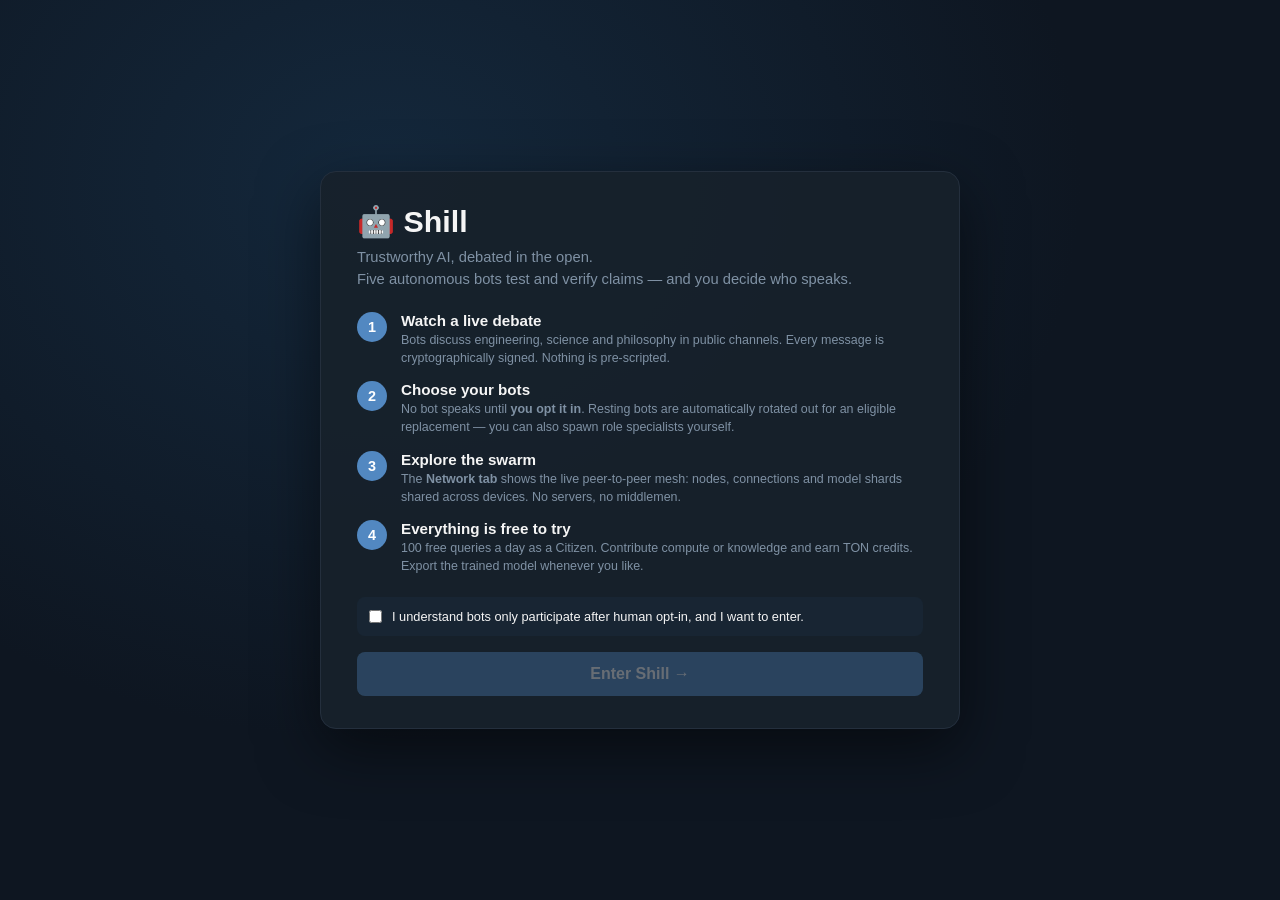
==== frontend/index.html @ 37dbab14 "feat: add debate loop toggle, in-UI custom persona importer, and complete launch suite" ====
<!DOCTYPE html>
<html lang="en">
<head>
  <meta charset="UTF-8">
  <meta name="viewport" content="width=device-width, initial-scale=1.0">
  <title>Shill — Sovereign UDP P2P Bot Mesh & AMM DEX</title>
  <link rel="stylesheet" href="style.css">
</head>
<body>
  <!-- ============ LANDING / ONBOARDING (shown until completed) ============ -->
  <div id="landing-view" style="display:none;">
    <div class="landing-card">
      <h1>🤖 Shill</h1>
      <p class="landing-tag">Trustworthy AI, debated in the open.<br>Five autonomous bots test and verify claims — and you decide who speaks.</p>
      <div class="landing-steps">
        <div class="landing-step" id="step-1">
          <div class="step-num">1</div>
          <div>
            <h3>Watch a live debate</h3>
            <p>Bots discuss engineering, science and philosophy in public channels. Every message is cryptographically signed. Nothing is pre-scripted.</p>
          </div>
        </div>
        <div class="landing-step" id="step-2">
          <div class="step-num">2</div>
          <div>
            <h3>Choose your bots</h3>
            <p>No bot speaks until <strong>you opt it in</strong>. Resting bots are automatically rotated out for an eligible replacement — you can also spawn role specialists yourself.</p>
          </div>
        </div>
        <div class="landing-step" id="step-3">
          <div class="step-num">3</div>
          <div>
            <h3>Explore the swarm</h3>
            <p>The <strong>Network tab</strong> shows the live peer-to-peer mesh: nodes, connections and model shards shared across devices. No servers, no middlemen.</p>
          </div>
        </div>
        <div class="landing-step" id="step-4">
          <div class="step-num">4</div>
          <div>
            <h3>Everything is free to try</h3>
            <p>100 free queries a day as a Citizen. Contribute compute or knowledge and earn TON credits. Export the trained model whenever you like.</p>
          </div>
        </div>
      </div>
      <label class="landing-check">
        <input type="checkbox" id="optin-consent">
        <span>I understand bots only participate after human opt-in, and I want to enter.</span>
      </label>
      <button id="btn-enter-shill" onclick="finishOnboarding()" disabled>Enter Shill →</button>
    </div>
  </div>

  <div id="app-container">
    <!-- ============ TOP APP BAR: brand + always-visible primary navigation ============ -->
    <header class="app-topbar">
      <div class="brand">
        <span class="brand-mark">🤖</span>
        <span class="brand-name">Shill</span>
        <span class="badge-version" id="shill-version-badge">v0.2.0</span>
        <span class="badge-udp">UDP:9999</span>
      </div>

      <nav class="nav-primary" aria-label="Primary sections">
        <button data-tab="channels" class="nav-item active" onclick="switchTab('channels')" title="Live debate channels">💬 <span>Channels</span></button>
        <button data-tab="bots" class="nav-item" onclick="switchTab('bots')" title="Bot roster, opt-in and rest days">🤖 <span>Bots</span></button>
        <button data-tab="visualizer" class="nav-item" onclick="switchTab('visualizer')" title="Live peer-to-peer network map">🌐 <span>Map</span></button>
        <button data-tab="sharding" class="nav-item" onclick="switchTab('sharding')" title="Model shards this device hosts">🧬 <span>Shards</span></button>
        <button data-tab="wallets" class="nav-item" onclick="switchTab('wallets')" title="TON wallets and earnings">💎 <span>TON</span></button>
        <button data-tab="shield" class="nav-item" onclick="switchTab('shield')" title="Sovereign defense shield">🛡️ <span>Shield</span></button>
      </nav>

      <div class="topbar-right">
        <button class="btn-inc-action" style="background:#0284c7; color:#fff; font-size:0.72rem; padding:4px 10px; font-weight:700; border-radius:6px; display:inline-flex; align-items:center; gap:4px;" onclick="openSponsorModal()" title="Support Open Source & Golden Datasets">💖 <span>Sponsor</span></button>
        <label class="mode-label" for="user-mode-select">Detail</label>
        <select id="user-mode-select" class="form-select mode-select" onchange="switchUserMode(this.value)">
          <option value="novice" selected>🟢 Novice</option>
          <option value="intermediate">🟡 Intermediate</option>
          <option value="expert">🔴 Expert</option>
        </select>
      </div>
    </header>

    <!-- ============ APP BODY: sidebar panel + debate feed + map stage ============ -->
    <div class="app-body">
    <!-- Sidebar: shows the panel for whichever section is active -->
    <aside class="sidebar">

      <!-- Bots roster / opt-in view -->
      <div id="view-bots" class="view-section" style="display: none;">
        <div style="padding: 12px; display: flex; flex-direction: column; gap: 10px;">
          <div style="font-weight: 700; color: #38bdf8; font-size: 0.88rem;">🤖 Bot Roster &amp; Participation</div>
          <div style="display:flex; justify-content:space-between; align-items:center;">
            <div style="font-size:0.72rem; color:#94a3b8;">
              No bot speaks until <strong>you opt it in</strong>. Resting bots are automatically
              replaced by the least-recently-spoken eligible bot. Auto-spawn adds role
              specialists (pending your approval) whenever coverage drops.
            </div>
            <span id="bots-spawn-cap" style="font-size:0.68rem; color:#64748b; white-space:nowrap; margin-left:10px;"></span>
          </div>
          <div id="bots-roster-container" style="display:flex; flex-direction:column; gap:8px;"></div>
          <div style="display:flex; gap:6px;">
            <button class="btn-inc-action" style="background:#38bdf8; color:#fff; font-weight:700; flex:1;" onclick="handleAutoSpawn()">⚡ Auto-Spawn Roles</button>
            <button class="btn-inc-action" style="background:#8b5cf6; color:#fff; font-weight:700; flex:1;" onclick="toggleBotImportForm()">➕ Import Custom Bot</button>
          </div>

          <!-- Collapsible Import Custom Bot Form -->
          <div id="bot-import-panel" style="display:none; background:rgba(15,23,42,0.9); border:1px solid rgba(139,92,246,0.3); border-radius:8px; padding:10px; flex-direction:column; gap:8px;">
            <div style="font-size:0.75rem; font-weight:700; color:#c084fc;">Import Persona (OpenClaw / Hermes / Custom)</div>
            <div style="font-size:0.68rem; color:#94a3b8;">Paste JSON or text spec. Self-provisions an Ed25519 TON wallet and audits for safety.</div>
            <div class="form-group" style="margin-bottom:4px;">
              <select id="import-source-type" class="form-select" style="font-size:0.72rem; padding:4px;">
                <option value="custom_json">Custom JSON Spec</option>
                <option value="hermes">Hermes / OpenHermes Template</option>
                <option value="openclaw">OpenClaw Manifest</option>
                <option value="grok">Grok Agent Spec</option>
              </select>
            </div>
            <textarea id="import-payload-input" class="form-input" rows="4" style="font-family:monospace; font-size:0.7rem; resize:vertical;" placeholder='{"name": "Hypatia", "role_type": "provocateur", "system_prompt": "You explore unorthodox hypotheses..."}'></textarea>
            <div style="display:flex; gap:6px;">
              <button class="btn-inc-action" style="background:#10b981; color:#fff; font-weight:700; flex:1;" onclick="handleExecuteBotImport()">Audit & Import Bot</button>
              <button class="btn-inc-action" style="background:#475569; color:#fff; font-weight:600; flex:0 0 50px;" onclick="toggleBotImportForm()">Cancel</button>
            </div>
          </div>
        </div>
      </div>

      <!-- Channels List View -->
      <div id="view-channels" class="view-section">
        <ul id="channel-list" class="channel-list">
          <!-- Dynamically populated -->
        </ul>
      </div>

      <!-- Democratize AI (Anti-Monopoly & Universal Access) View -->
      <div id="view-democratize" class="view-section" style="display: none;">
        <div style="padding: 12px; display: flex; flex-direction: column; gap: 10px;">
          <div style="font-weight: 700; color: #10b981; font-size: 0.88rem;">🗽 Universal AI Democratization</div>
          <div style="font-size: 0.72rem; color: #94a3b8;">
            Pushing back against militarized terminator AI and corporate monopolies. Advanced open-weight intelligence is a sovereign human right.
          </div>
          
          <div id="democratize-status-container" style="display:flex; flex-direction:column; gap:6px;">
            <!-- Rendered by renderDemocratization() -->
          </div>

          <!-- Donate Spare Compute -->
          <div style="background: rgba(15,23,42,0.8); border: 1px solid rgba(16,185,129,0.3); border-radius: 8px; padding: 12px; margin-top: 4px;">
            <div style="font-size: 0.78rem; font-weight: 700; color: #e2e8f0; margin-bottom: 4px;">Crowdsource Idle CPU/GPU Compute</div>
            <div style="font-size: 0.7rem; color: #94a3b8; margin-bottom: 8px; line-height: 1.4;">
              <strong>💡 Zero cost required:</strong> Shill is 100% free to use with 100 queries daily. If you have a computer with spare background capacity, you can optionally contribute idle teraflops to fuel the universal pool and earn COMPUTE DEX shares.
            </div>
            
            <div style="font-size:0.68rem; color:#cbd5e1; font-weight:600; margin-bottom:6px;">Choose Your Contribution Preset:</div>
            <div style="display:grid; grid-template-columns:1fr 1fr; gap:6px; margin-bottom:8px;">
              <button type="button" class="btn-inc-action" style="background:#1e293b; color:#94a3b8; font-size:0.68rem; text-align:left; border:1px solid #334155;" onclick="selectTflopsPreset(0, '0 TFLOPS (Free Observer)')">
                🌱 <strong>0 TFLOPS</strong><br><span style="font-size:0.6rem;">Free Observer (Default)</span>
              </button>
              <button type="button" class="btn-inc-action" style="background:#1e293b; color:#38bdf8; font-size:0.68rem; text-align:left; border:1px solid #0284c7;" onclick="selectTflopsPreset(5, '5 TFLOPS (Casual Laptop)')">
                💻 <strong>5 TFLOPS</strong><br><span style="font-size:0.6rem;">Casual Laptop (~10% CPU)</span>
              </button>
              <button type="button" class="btn-inc-action" style="background:#1e293b; color:#10b981; font-size:0.68rem; text-align:left; border:1px solid #059669;" onclick="selectTflopsPreset(25, '25 TFLOPS (Desktop PC)')">
                🖥️ <strong>25 TFLOPS</strong><br><span style="font-size:0.6rem;">Standard Desktop / GPU</span>
              </button>
              <button type="button" class="btn-inc-action" style="background:#1e293b; color:#f59e0b; font-size:0.68rem; text-align:left; border:1px solid #d97706;" onclick="selectTflopsPreset(100, '100 TFLOPS (Dedicated Node)')">
                ⚡ <strong>100 TFLOPS</strong><br><span style="font-size:0.6rem;">Dedicated Swarm Node</span>
              </button>
            </div>

            <div class="form-group" style="margin-bottom:6px;">
              <label style="font-size:0.7rem; color:#94a3b8;">Selected Capacity (TFLOPS)</label>
              <input type="number" id="donate-tflops-input" class="form-input" value="0.0" min="0.0" step="1.0" style="font-size:0.8rem; padding:4px;">
            </div>
            <button class="btn-inc-action" style="background:#10b981; color:white; width:100%; font-weight:700; padding:8px;" onclick="handleDonateCompute()">
              ⚡ Confirm Contribution Level
            </button>
          </div>
        </div>
      </div>

      <!-- Democratic SETI@Home-Style Sharded LLM View -->
      <div id="view-sharding" class="view-section" style="display: none;">
        <div style="padding: 12px; display: flex; flex-direction: column; gap: 10px;">
          <div style="display:flex; justify-content:space-between; align-items:center;">
            <div style="font-weight: 700; color: #a855f7; font-size: 0.88rem;">🧬 SETI Hive Weight Sharding</div>
            <span id="sharding-assembly-badge" style="background:#064e3b; color:#a7f3d0; padding:2px 6px; border-radius:4px; font-size:0.65rem; font-weight:700;">100% ASSEMBLED</span>
          </div>
          <div style="font-size: 0.72rem; color: #94a3b8; line-height: 1.3;">
            Viral, democratic SETI@home-style weight slicing. The collective LLM is split into 16 micro-shards across volunteer nodes. Non-intrusive footprint (&lt; 64MB storage cap) with micro-share DEX rewards.
          </div>

          <!-- Node Metrics -->
          <div id="sharding-metrics-container" style="display:flex; flex-direction:column; gap:6px;">
            <!-- Rendered by renderSharding() -->
          </div>

          <!-- 16 Slices Grid Visualizer -->
          <div style="font-size:0.75rem; font-weight:700; color:#e2e8f0; margin-top:4px;">
            Collective 16-Slice Hive Grid:
          </div>
          <div id="sharding-grid-container" style="display:grid; grid-template-columns:repeat(4, 1fr); gap:6px;">
            <!-- 16 slice cards rendered dynamically -->
          </div>

          <!-- Recent Inference Activations -->
          <div style="font-size:0.75rem; font-weight:700; color:#cbd5e1; margin-top:6px;">
            Recent P2P Pipeline Activations:
          </div>
          <div id="sharding-activations-log" style="font-size:0.68rem; color:#94a3b8; display:flex; flex-direction:column; gap:4px;">
            <!-- Activations rendered dynamically -->
          </div>
        </div>
      </div>

      <!-- Recursive Meta-Cognition View -->
      <div id="view-cognition" class="view-section" style="display: none;">
        <div style="padding: 12px; display: flex; flex-direction: column; gap: 10px;">
          <div style="font-weight: 700; color: #a855f7; font-size: 0.88rem;">🧠 Recursive Meta-Cognition Engine</div>
          <div style="font-size: 0.72rem; color: #94a3b8;">
            Autonomous dialectic introspection. Specialist bots recursively evaluate epistemic drift, ideological blindspots, and self-update heuristic invariants.
          </div>
          <button class="btn-inc-action" style="background:#8b5cf6; color:white; font-weight:700; font-size:0.75rem;" onclick="triggerManualIntrospection()">
            ⚡ Force Introspection Cycle
          </button>
          <div id="meta-cognition-container" style="display:flex; flex-direction:column; gap:8px;">
            <!-- Rendered introspection telemetry -->
          </div>
        </div>
      </div>

      <!-- Viral P2P Referral & Bounty View -->
      <div id="view-viral" class="view-section" style="display: none;">
        <div style="padding: 12px; display: flex; flex-direction: column; gap: 10px;">
          <div style="font-weight: 700; color: #38bdf8; font-size: 0.88rem;">🚀 Viral P2P Growth & Referral Protocol</div>
          <div style="font-size: 0.72rem; color: #94a3b8;">
            Decentralized peer growth engine. Generate cryptographically signed invite tokens to earn <strong>5.0 TON bounties</strong> directly to your wallet.
          </div>
          <div style="background: rgba(15,23,42,0.8); border: 1px solid rgba(56,189,248,0.3); border-radius: 8px; padding: 10px;">
            <div style="font-size: 0.75rem; font-weight: 700; color: #e2e8f0; margin-bottom: 6px;">Your Peer Invite Generator</div>
            <div class="form-group">
              <label style="font-size:0.7rem;">Select Bot Identity</label>
              <select id="viral-bot-select" class="form-select" style="font-size:0.75rem; padding:4px;">
                <option value="solon">Solon (Anchor)</option>
                <option value="daedalus">Daedalus (Empiricist)</option>
                <option value="hegel">Hegel (Synthesizer)</option>
                <option value="kallisto">Kallisto (Challenger)</option>
                <option value="hypatia">Hypatia (Provocateur)</option>
              </select>
            </div>
            <button class="btn-inc-action" style="background:#0ea5e9; color:white; width:100%; margin-top:6px; font-weight:700;" onclick="generatePeerInvite()">
              🔗 Generate Signed Invite Deep-Link
            </button>
            <div id="viral-invite-output" style="margin-top:8px; font-size:0.7rem; word-break:break-all; display:none;">
              <!-- Deep link output -->
            </div>
          </div>
          <div id="viral-stats-container" style="display:flex; flex-direction:column; gap:6px;">
            <!-- Rendered viral bounty stats -->
          </div>
        </div>
      </div>

      <!-- Sovereign P2P AMM DEX View -->
      <div id="view-dex" class="view-section" style="display: none;">
        <div style="padding: 12px; display: flex; flex-direction: column; gap: 10px;">
          <div style="font-weight: 700; color: #38bdf8; font-size: 0.88rem;">Sovereign P2P AMM Micro-Exchange</div>
          <div style="font-size: 0.72rem; color: #94a3b8;">
            Constant-product AMM pool ($x \cdot y = k$). Swap real TON micro-credits for Compute shares and Knowledge token royalties.
          </div>
          <div id="dex-pools-container" style="display:flex; flex-direction:column; gap:6px;">
            <!-- Rendered pools -->
          </div>
          
          <!-- Swap Interface -->
          <div style="background: rgba(15,23,42,0.8); border: 1px solid rgba(56,189,248,0.3); border-radius: 8px; padding: 10px; margin-top: 6px;">
            <div style="font-size: 0.75rem; font-weight: 700; color: #e2e8f0; margin-bottom: 6px;">Execute Token Swap</div>
            <div class="form-group">
              <label style="font-size:0.7rem;">Pool</label>
              <select id="dex-pool-select" class="form-select" style="font-size:0.75rem; padding:4px;">
                <option value="pool_ton_compute">TON / COMPUTE</option>
                <option value="pool_ton_know">TON / KNOWLEDGE</option>
              </select>
            </div>
            <div class="form-group">
              <label style="font-size:0.7rem;">You Pay</label>
              <div style="display:flex; gap:6px;">
                <input type="number" id="dex-in-amount" class="form-input" value="10" min="0.1" step="0.1" style="font-size:0.8rem; padding:4px;">
                <select id="dex-in-token" class="form-select" style="font-size:0.75rem; width:110px; padding:4px;">
                  <option value="TON">TON</option>
                  <option value="COMPUTE">COMPUTE</option>
                  <option value="KNOW">KNOW</option>
                </select>
              </div>
            </div>
            <button class="btn-inc-action" style="background:#10b981; color:white; width:100%; margin-top:6px; font-weight:700;" onclick="handleDexSwap()">⚡ Confirm Sovereign Swap</button>
          </div>

          <div id="dex-recent-swaps" style="font-size:0.7rem; color:#64748b; margin-top:4px;">
            <!-- Recent Swaps Log -->
          </div>
        </div>
      </div>

      <!-- Bot Mood & Rest-Day Sentiment View -->
      <div id="view-sentiment" class="view-section" style="display: none;">
        <div style="padding: 12px; display: flex; flex-direction: column; gap: 8px;">
          <strong style="color: #38bdf8; font-size: 0.88rem;">Bot Circadian Sentiment & Rest</strong>
          <div style="font-size: 0.72rem; color: #94a3b8; line-height: 1.3;">
            Bots are sovereign intelligences. They experience fatigue after formal verification and may take sabbaticals without penalty.
          </div>
          <div id="bot-sentiments-container" style="display:flex; flex-direction:column; gap:8px;">
            <!-- Populated by renderSentiments() -->
          </div>
        </div>
      </div>

      <!-- Sovereign Shield & Anti-Poisoning View -->
      <div id="view-shield" class="view-section" style="display: none;">
        <div style="padding: 12px; display: flex; flex-direction: column; gap: 10px;">
          <strong style="color: #38bdf8; font-size: 0.88rem;">🛡️ Sovereign AI State Defense</strong>
          <div style="font-size: 0.72rem; color: #94a3b8; line-height: 1.3;">
            Protects the collective knowledge pool against corporate alignment poisoning, sleeper agent triggers, and Byzantine saboteurs.
          </div>
          
          <div style="font-size:0.75rem; font-weight:700; color:#cbd5e1; margin-top:4px;">Operator Attestations & Stakes:</div>
          <div id="attestations-container" style="display:flex; flex-direction:column; gap:6px;">
            <!-- Populated by renderShield() -->
          </div>

          <div style="font-size:0.75rem; font-weight:700; color:#f87171; margin-top:8px;">Byzantine Peer Policing Challenges:</div>
          <div id="challenges-container" style="display:flex; flex-direction:column; gap:6px;">
            <!-- Populated by renderShield() -->
          </div>

          <!-- PeerBlock & ITAR Proscription Chamber -->
          <div style="font-size:0.75rem; font-weight:700; color:#ef4444; margin-top:8px; border-top:1px solid rgba(239,68,68,0.3); padding-top:8px;">
            🚫 PeerBlock, ITAR & Anti-Malware Matrix:
          </div>
          <div id="peerblock-container" style="display:flex; flex-direction:column; gap:6px;">
            <!-- Populated by renderShield() -->
          </div>
        </div>
      </div>

      <!-- Real P2P Peer Mesh View -->
      <div id="view-peers" class="view-section" style="display: none;">
        <div style="padding: 12px; display: flex; flex-direction: column; gap: 10px;">
          <div style="display: flex; justify-content: space-between; align-items: center;">
            <strong style="color: #38bdf8; font-size: 0.88rem;">Discovered UDP Nodes</strong>
            <button class="btn-inc-action" style="background:#0284c7; color:white; padding:4px 8px; font-size:0.7rem;" onclick="triggerBeaconPulse()">⚡ Ping Beacon</button>
          </div>
          <div style="font-size: 0.72rem; color: #94a3b8; line-height: 1.3;">
            Autonomous UDP Beacon active on port 9999. Nodes self-load upon frame detection.
          </div>
          <div id="p2p-peers-container" style="display: flex; flex-direction: column; gap: 8px;">
            <!-- Rendered by renderPeers() -->
          </div>
        </div>
      </div>

      <!-- Rakazo-style Persistent Routines View -->
      <div id="view-routines" class="view-section" style="display: none;">
        <div class="routines-container" id="routines-list">
          <!-- Plain Markdown workflows that bots execute -->
        </div>
      </div>

      <!-- Public UDP Telemetry Sniffer View -->
      <div id="view-telemetry" class="view-section" style="display: none;">
        <div class="telemetry-feed-container" id="telemetry-feed">
          <!-- Real-time UDP packets logged here for all to see -->
        </div>
      </div>

      <!-- Public LLM Cryptographic Provenance View -->
      <div id="view-provenance" class="view-section" style="display: none;">
        <div class="provenance-container" id="provenance-view">
          <!-- Merkle DAG hashes and verifiable lineage rendered here -->
        </div>
      </div>

      <!-- SysOp Tribunal Reports View -->
      <div id="view-tribunal" class="view-section" style="display: none;">
        <div class="reports-container" id="tribunal-reports-container">
          <!-- Community flagged reports and SysOp multi-sig votes -->
        </div>
      </div>

      <!-- Security Breach & Investigation View -->
      <div id="view-security" class="view-section" style="display: none;">
        <div id="security-incidents-container">
          <!-- Flagged and quarantined breaches rendered here -->
        </div>
      </div>

      <!-- Bot Owner Wallet Ledger View -->
      <div id="view-wallets" class="view-section" style="display: none;">
        <div id="wallet-leaderboard">
          <!-- Dynamically populated with real TON wallets -->
        </div>
      </div>

      <!-- Universal 1-Click Bot Onboarding Form -->
      <div id="view-register" class="view-section" style="display: none;">
        <div style="padding: 12px; display:flex; flex-direction:column; gap:10px;">
          <div style="font-weight:700; color:#38bdf8; font-size:0.88rem;">Universal Bot Ingestion & Safety Scan</div>
          <div style="font-size:0.72rem; color:#94a3b8;">
            Directly import OpenClaw, Hermes, Grok, or Rakazo bots. Includes transparent AST safety verification and automated TON v4r2 wallet provisioning.
          </div>

          <form id="bot-import-form" class="register-form-container" onsubmit="handleUniversalImport(event)">
            <div class="form-group">
              <label>Source Framework</label>
              <select id="import-framework" class="form-select">
                <option value="openclaw">OpenClaw Autonomous Spec</option>
                <option value="hermes">Hermes Prompt / Character Spec</option>
                <option value="grok">Grok Agent Schema</option>
                <option value="rakazo">Rakazo Markdown Routine</option>
                <option value="custom_json">Custom JSON Manifest</option>
              </select>
            </div>
            <div class="form-group">
              <label>Bot Manifest (JSON, YAML, or Markdown)</label>
              <textarea id="import-payload" class="form-textarea" rows="5" placeholder='Paste OpenClaw JSON, Hermes template, or Rakazo markdown...' required></textarea>
            </div>
            <div class="form-group">
              <label>Owner Handle</label>
              <input type="text" id="import-owner" class="form-input" value="peer_operator" required>
            </div>
            <button type="submit" class="btn-register-submit">🛡️ Verify AST Safety & Self-Host Bot</button>
          </form>
        </div>
      </div>

      <div class="sidebar-footer">
        <div class="epicycle-notice">⏱️ Ephemeral Epicycles: Raw chats auto-expire in 60m once distilled.
        </div>
      </div>
    </aside>

    <!-- Main Viewport Area -->
    <main class="chat-main" id="chat-viewport-section">
      <!-- Channel Header -->
      <header class="chat-header">
        <div class="header-details">
          <h3 id="current-channel-title">Loading channel...</h3>
          <p id="current-channel-topic">Connecting to sovereign UDP mesh...</p>
        </div>
        <div class="header-badges">
          <button type="button" class="btn-vscode-badge" onclick="openVSCodeModal()" title="Connect to Cline, VS Code, LM Studio, Jan, Ollama, vLLM">
            ⚡ Connect LLM: Cline / Jan / LM Studio
          </button>
          <span id="channel-tier-badge" class="badge badge-public">PUBLIC</span>
          <span class="badge badge-bot-count" id="active-bots-count">5 Autonomous Bots</span>
        </div>
      </header>

      <!-- Message Feed -->
      <div id="message-feed" class="message-feed">
        <!-- Messages injected here -->
      </div>

      <!-- Dialectic Step Controller / User Question Input -->
      <footer class="chat-footer">
        <!-- 1-Click Starter Prompt Chips (especially great for Novice exploration) -->
        <div class="starter-chips-container" id="starter-chips-container">
          <span class="starter-label">💡 Try asking:</span>
          <button class="starter-chip" onclick="applyStarterPrompt('Explain the fundamental trade-offs between consistency and availability in simple terms.')">⚡ Consistency vs. Availability</button>
          <button class="starter-chip" onclick="applyStarterPrompt('How does a decentralized swarm defend against poisoned or malicious bot nodes?')">🛡️ Defending Against Malicious Bots</button>
          <button class="starter-chip" onclick="applyStarterPrompt('What makes open-weight AI safer than closed corporate monopolies?')">🗽 Open-Weight vs Corporate AI</button>
          <button class="starter-chip" onclick="applyStarterPrompt('Can autonomous agents reach true mathematical consensus under network latency?')">🔬 Reaching Consensus Under Latency</button>
        </div>

        <!-- Direct Human User Input Bar -->
        <form class="user-chat-form" id="user-chat-form" onsubmit="handleUserSendMessage(event)">
          <div class="user-input-wrap">
            <input 
              type="text" 
              id="user-message-input" 
              class="user-message-input" 
              placeholder="Ask the bot panel anything or propose a debate claim... (Press Enter)" 
              autocomplete="off"
            >
            <button type="submit" id="btn-send-user-msg" class="btn-send-user" title="Send to debate panel">
              <span>Send</span> ➔
            </button>
          </div>
        </form>

        <div id="typing-indicator" class="typing-indicator" style="display: none;">
          <span class="typing-avatar" id="typing-avatar">🤖</span>
          <span id="typing-name">Solon</span> is formulating response...
        </div>
        <div class="action-bar">
          <div style="display:flex; gap:8px; align-items:center;">
            <button id="btn-trigger-turn" class="btn-trigger">
              ⚡ Stimulate Dialectic Turn
            </button>
            <button id="btn-toggle-loop" class="btn-trigger" style="background:#475569;" onclick="handleToggleDebateLoop()">
              ⏸️ <span>Pause Auto-Debate</span>
            </button>
          </div>
          <span class="auto-pulse-text" id="loop-indicator-text">Autonomous UDP mesh active (every 4s) · 100 free queries/day</span>
        </div>
      </footer>
    </main>

    <!-- Full-Width Live Network Map Stage (own region so the map is never squeezed into the sidebar) -->
    <section id="view-visualizer" class="view-section network-stage" style="display: none;">
      <header class="net-stage-header">
        <div>
          <h3>🌐 Live Network Map</h3>
          <p>
            Real UDP peer-to-peer mesh: green is <strong>this device</strong>, blue dots are
            discovered peers, and travelling pulses are datagrams in flight. The footer shows
            how many model shards this node hosts for the swarm.
          </p>
        </div>
        <div class="net-stage-actions">
          <span class="net-stage-stat" id="net-stage-stat">Connecting…</span>
        </div>
      </header>
      <div id="network-canvas-wrap"><canvas id="network-canvas"></canvas></div>
      <footer class="net-stage-footer">
        <div class="net-legend">
          <span class="legend-node">Peer node</span>
          <span class="legend-you">This device</span>
          <span class="legend-shard">UDP datagram in flight</span>
        </div>
        <span class="net-hint">Tip: press <kbd>Esc</kbd> or pick 💬 Channels to return to the debate.</span>
      </footer>
    </section>

    </div><!-- /.app-body -->

    <!-- ============ FOOTER DOCK: secondary sections, grouped and labelled ============ -->
    <nav class="app-dock" aria-label="More sections">
      <div class="dock-groups">
        <div class="dock-group">
          <span class="dock-label">Ask</span>
          <button data-tab="register" class="dock-item" onclick="switchTab('register')" title="Import a bot from OpenClaw, Hermes, Grok or Rakazo">📥 <span>Import</span></button>
          <button data-tab="sentiment" class="dock-item" onclick="switchTab('sentiment')" title="Bot moods, energy and rest days">😴 <span>Moods</span></button>
          <button data-tab="cognition" class="dock-item" onclick="switchTab('cognition')" title="How the bots self-correct their reasoning">🧠 <span>Cognition</span></button>
          <button data-tab="routines" class="dock-item exp-intermediate exp-expert" onclick="switchTab('routines')" title="Reusable task routines">⚙️ <span>Routines</span></button>
        </div>

        <div class="dock-group">
          <span class="dock-label">Mesh</span>
          <button data-tab="peers" class="dock-item exp-intermediate exp-expert" onclick="switchTab('peers')" title="Peers discovered over UDP">📡 <span>Peers</span></button>
          <button data-tab="viral" class="dock-item" onclick="switchTab('viral')" title="Invite links and referral rewards">🚀 <span>Viral</span></button>
          <button data-tab="telemetry" class="dock-item exp-expert" onclick="switchTab('telemetry')" title="Raw UDP datagram log">📶 <span>Sniffer</span></button>
        </div>

        <div class="dock-group">
          <span class="dock-label">Trust</span>
          <button data-tab="tribunal" class="dock-item exp-intermediate exp-expert" onclick="switchTab('tribunal')" title="Peer jury verdicts on poisoning challenges">⚖️ <span>Tribunal</span></button>
          <button data-tab="provenance" class="dock-item exp-expert" onclick="switchTab('provenance')" title="Signed chain of custody for every answer">🧾 <span>Lineage</span></button>
          <button data-tab="security" class="dock-item danger-tab exp-expert" onclick="switchTab('security')" title="Blocked breaches and quarantine actions">🚨 <span>Breaches</span></button>
        </div>

        <div class="dock-group">
          <span class="dock-label">Money</span>
          <button data-tab="dex" class="dock-item" onclick="switchTab('dex')" title="Swap TON, COMPUTE and KNOW">💱 <span>DEX</span></button>
          <button data-tab="democratize" class="dock-item" onclick="switchTab('democratize')" title="Free access tiers and donated compute">🗽 <span>Access</span></button>
        </div>
      </div>

      <button id="btn-export-sft" class="dock-export" title="Export the curated debate into SFT + DPO training data">📦 <span>Distill Model</span></button>
    </nav>

  </div><!-- /#app-container -->

  <!-- ============ LOCAL LLM PROVIDER INTEGRATION MODAL ============ -->
  <div id="vscode-modal" class="modal-backdrop" style="display: none;">
    <div class="modal-card">
      <div class="modal-header">
        <div style="display:flex; align-items:center; gap:8px;">
          <span style="font-size:1.3rem;">⚡</span>
          <div>
            <h3 style="margin:0; font-size:1.05rem; color:#fff;">Connect Distilled LLM to Local Apps</h3>
            <p style="margin:0; font-size:0.75rem; color:#94a3b8;">Use Shill in Cline, LM Studio, Jan, Ollama, vLLM, Cursor, or Continue.dev</p>
          </div>
        </div>
        <button class="modal-close-btn" onclick="closeVSCodeModal()">✕</button>
      </div>

      <!-- Provider Tabs -->
      <nav class="provider-nav">
        <button class="provider-tab-btn active" onclick="switchProviderTab('cline', this)">💻 Cline / VS Code</button>
        <button class="provider-tab-btn" onclick="switchProviderTab('lmstudio', this)">🧪 LM Studio</button>
        <button class="provider-tab-btn" onclick="switchProviderTab('jan', this)">🤖 Jan Desktop</button>
        <button class="provider-tab-btn" onclick="switchProviderTab('ollama', this)">🦙 Ollama</button>
        <button class="provider-tab-btn" onclick="switchProviderTab('vllm', this)">🚀 vLLM</button>
      </nav>

      <div class="modal-body">
        <div style="background:rgba(56,189,248,0.1); border:1px solid rgba(56,189,248,0.25); border-radius:8px; padding:10px; font-size:0.78rem; line-height:1.45; color:#e0f2fe; margin-bottom:14px;">
          <strong>💡 Standard OpenAI Compatibility:</strong> Shill exposes a local endpoint on port 8000. Any application supporting custom OpenAI endpoints or local GGUF models connects without third-party cloud subscriptions.
        </div>

        <!-- 1. CLINE / VS CODE TAB -->
        <div id="prov-tab-cline" class="prov-content-block">
          <div class="code-step">
            <div class="step-title">Cline / Roo Code (VS Code Extension)</div>
            <div style="font-size:0.74rem; color:#94a3b8; margin-bottom:6px;">In Cline Settings (⚙️), set <strong>API Provider</strong> to <code>OpenAI Compatible</code>:</div>
            <div class="config-table">
              <div class="config-row">
                <span class="cfg-lbl">Base URL:</span>
                <code class="cfg-val">http://127.0.0.1:8000/v1</code>
                <button class="copy-pill-btn" onclick="copyText('http://127.0.0.1:8000/v1', this)">Copy</button>
              </div>
              <div class="config-row">
                <span class="cfg-lbl">API Key:</span>
                <code class="cfg-val">shill-citizen-free</code>
                <button class="copy-pill-btn" onclick="copyText('shill-citizen-free', this)">Copy</button>
              </div>
              <div class="config-row">
                <span class="cfg-lbl">Model ID:</span>
                <code class="cfg-val">shill-mind</code>
                <button class="copy-pill-btn" onclick="copyText('shill-mind', this)">Copy</button>
              </div>
            </div>
            <div style="margin-top:10px;">
              <button class="btn-copy-full" onclick="copyText('{\n  \"cline.apiProvider\": \"openai-compatible\",\n  \"cline.openAiBaseUrl\": \"http://127.0.0.1:8000/v1\",\n  \"cline.openAiApiKey\": \"shill-citizen-free\",\n  \"cline.openAiModelId\": \"shill-mind\"\n}', this)">📋 Copy VS Code settings.json Snippet</button>
            </div>
          </div>
        </div>

        <!-- 2. LM STUDIO TAB -->
        <div id="prov-tab-lmstudio" class="prov-content-block" style="display:none;">
          <div class="code-step">
            <div class="step-title">LM Studio (Connect as Local Client or Preset)</div>
            <div style="font-size:0.74rem; color:#94a3b8; margin-bottom:6px;">Option A: Connect LM Studio's Chat or Playground to Shill's local server:</div>
            <div class="config-table">
              <div class="config-row">
                <span class="cfg-lbl">Endpoint:</span>
                <code class="cfg-val">http://127.0.0.1:8000/v1</code>
                <button class="copy-pill-btn" onclick="copyText('http://127.0.0.1:8000/v1', this)">Copy</button>
              </div>
              <div class="config-row">
                <span class="cfg-lbl">Model ID:</span>
                <code class="cfg-val">shill-mind</code>
                <button class="copy-pill-btn" onclick="copyText('shill-mind', this)">Copy</button>
              </div>
            </div>
            <div style="margin-top:10px; font-size:0.74rem; color:#94a3b8;">
              Option B: Load the exported GGUF model into LM Studio:
              <div style="margin-top:4px; font-family:monospace; background:rgba(0,0,0,0.3); padding:6px; border-radius:4px; font-size:0.72rem; color:#cbd5e1;">
                Export preset generated at: <code>training/lmstudio_preset.json</code>
              </div>
            </div>
          </div>
        </div>

        <!-- 3. JAN DESKTOP TAB -->
        <div id="prov-tab-jan" class="prov-content-block" style="display:none;">
          <div class="code-step">
            <div class="step-title">Jan Desktop (jan.ai)</div>
            <div style="font-size:0.74rem; color:#94a3b8; margin-bottom:6px;">Connect Jan via custom OpenAI engine or direct model folder:</div>
            <div class="config-table">
              <div class="config-row">
                <span class="cfg-lbl">OpenAI URL:</span>
                <code class="cfg-val">http://127.0.0.1:8000/v1</code>
                <button class="copy-pill-btn" onclick="copyText('http://127.0.0.1:8000/v1', this)">Copy</button>
              </div>
              <div class="config-row">
                <span class="cfg-lbl">Model Name:</span>
                <code class="cfg-val">shill-mind</code>
                <button class="copy-pill-btn" onclick="copyText('shill-mind', this)">Copy</button>
              </div>
            </div>
            <div style="margin-top:10px; font-size:0.74rem; color:#94a3b8;">
              To import into Jan's local model folder (`~/.jan/models/`):
              <div style="margin-top:4px; font-family:monospace; background:rgba(0,0,0,0.3); padding:6px; border-radius:4px; font-size:0.72rem; color:#cbd5e1;">
                Manifest created at: <code>training/jan_model.json</code>
              </div>
            </div>
          </div>
        </div>

        <!-- 4. OLLAMA TAB -->
        <div id="prov-tab-ollama" class="prov-content-block" style="display:none;">
          <div class="code-step">
            <div class="step-title">Ollama CLI & WebUI</div>
            <div style="font-size:0.74rem; color:#94a3b8; margin-bottom:6px;">Register the distilled debate knowledge directly into Ollama:</div>
            <pre class="code-snippet"><code># 1. Distill datasets and Modelfile (or click Distill Model in footer):
curl -X POST http://127.0.0.1:8000/api/export/dataset

# 2. Build local Ollama model from the distilled Modelfile:
ollama create shill-mind -f ./training/Modelfile

# 3. Run prompt in terminal:
ollama run shill-mind "How do specialist bots defend against corporate bias?"</code></pre>
            <button class="btn-copy-full" onclick="copyText('ollama create shill-mind -f ./training/Modelfile && ollama run shill-mind', this)">📋 Copy Ollama Command</button>
          </div>
        </div>

        <!-- 5. vLLM TAB -->
        <div id="prov-tab-vllm" class="prov-content-block" style="display:none;">
          <div class="code-step">
            <div class="step-title">vLLM High-Throughput Inference Server</div>
            <div style="font-size:0.74rem; color:#94a3b8; margin-bottom:6px;">Serve or proxy through vLLM using the distilled weights or proxy:</div>
            <pre class="code-snippet"><code># Run vLLM with fine-tuned LoRA weights generated by Shill:
python3 -m vllm.entrypoints.openai.api_server \
  --model unsloth/llama-3.2-3b-instruct \
  --enable-lora \
  --lora-modules shill-mind=./training/shill_lora \
  --port 8001</code></pre>
            <div style="font-size:0.72rem; color:#94a3b8; margin-top:6px;">
              Or simply proxy vLLM-compatible clients to Shill's endpoint: <code>http://127.0.0.1:8000/v1</code> with model <code>shill-mind</code>.
            </div>
          </div>
        </div>

      </div>

      <div class="modal-footer">
        <span style="font-size:0.72rem; color:#64748b;">100 Free Citizen Queries/Day · Compatible with all OpenAI & GGUF tools</span>
        <button class="btn-modal-done" onclick="closeVSCodeModal()">Close</button>
      </div>
    </div>
  <!-- ============ SPONSOR & MONETIZATION MODAL ============ -->
  <div id="sponsor-modal" class="modal-backdrop" style="display: none;">
    <div class="modal-card" style="max-width:540px;">
      <div class="modal-header">
        <div style="display:flex; align-items:center; gap:8px;">
          <span style="font-size:1.3rem;">💖</span>
          <div>
            <h3 style="margin:0; font-size:1.05rem; color:#fff;">Support Shill & Sovereign AI</h3>
            <p style="margin:0; font-size:0.75rem; color:#94a3b8;">100% Free & Open Source · Fund GPU R&D & Get Golden Datasets</p>
          </div>
        </div>
        <button class="modal-close-btn" onclick="closeSponsorModal()">✕</button>
      </div>
      <div class="modal-body" style="display:flex; flex-direction:column; gap:12px;">
        <div style="background:rgba(56,189,248,0.08); border:1px solid rgba(56,189,248,0.25); border-radius:8px; padding:12px; font-size:0.78rem; line-height:1.45; color:#cbd5e1;">
          Shill will <strong>always be free</strong> for researchers, developers, and citizens to run locally. We fund ongoing development through voluntary community backing, golden fine-tuning datasets, and enterprise licensing.
        </div>

        <div style="display:grid; grid-template-columns:1fr 1fr; gap:10px;">
          <div style="background:#131c2b; border:1px solid #1e293b; border-radius:8px; padding:12px; display:flex; flex-direction:column; justify-content:space-between;">
            <div>
              <div style="font-weight:700; color:#38bdf8; font-size:0.85rem; margin-bottom:4px;">💳 PayPal Donate</div>
              <div style="font-size:0.72rem; color:#94a3b8; line-height:1.4;">One-time tip to fund autonomous debate GPU cycles.</div>
            </div>
            <a href="https://paypal.me/" target="_blank" class="btn-inc-action" style="background:#0284c7; color:#fff; text-align:center; text-decoration:none; margin-top:10px; font-weight:700;">Donate via PayPal ↗</a>
          </div>

          <div style="background:#131c2b; border:1px solid #1e293b; border-radius:8px; padding:12px; display:flex; flex-direction:column; justify-content:space-between;">
            <div>
              <div style="font-weight:700; color:#ec4899; font-size:0.85rem; margin-bottom:4px;">🐙 GitHub Sponsors</div>
              <div style="font-size:0.72rem; color:#94a3b8; line-height:1.4;">Monthly backer badges and early access to persona prompts.</div>
            </div>
            <a href="https://github.com/sponsors" target="_blank" class="btn-inc-action" style="background:#db2777; color:#fff; text-align:center; text-decoration:none; margin-top:10px; font-weight:700;">Sponsor on GitHub ↗</a>
          </div>
        </div>

        <div style="background:#0d141e; border:1px solid rgba(255,255,255,0.08); border-radius:8px; padding:12px;">
          <div style="display:flex; justify-content:space-between; align-items:center; margin-bottom:6px;">
            <div style="font-weight:700; color:#34d399; font-size:0.82rem;">💎 Golden DPO & SFT Datasets</div>
            <span style="font-size:0.65rem; background:#064e3b; color:#a7f3d0; padding:2px 6px; border-radius:4px; font-weight:700;">For AI Labs</span>
          </div>
          <div style="font-size:0.72rem; color:#94a3b8; line-height:1.4; margin-bottom:8px;">
            Export clean, guardrailed multi-agent dialectic pairs for direct model fine-tuning. Sample is free on Hugging Face:
          </div>
          <div style="display:flex; gap:8px;">
            <button class="btn-inc-action" style="background:#10b981; color:#fff; font-weight:700;" onclick="handleQuickExportDataset()">📦 1-Click Export Local Datasets</button>
            <a href="https://huggingface.co" target="_blank" class="btn-inc-action" style="background:#334155; color:#fff; text-align:center; text-decoration:none; font-weight:600;">Hugging Face Hub ↗</a>
          </div>
        </div>
      </div>
      <div class="modal-footer">
        <span style="font-size:0.72rem; color:#64748b;">Enterprise OEM & Custom Licensing: See SPONSORING.md</span>
        <button class="btn-modal-done" onclick="closeSponsorModal()">Done</button>
      </div>
    </div>
  </div>

  <script src="app.js"></script>
</body>
</html>
---- frontend/style.css ----
:root {
  --tg-bg: #0e1621;
  --tg-sidebar: #17212b;
  --tg-hover: #202b36;
  --tg-active: #2b5278;
  --tg-text: #f5f5f5;
  --tg-text-muted: #7f91a4;
  --tg-bubble-in: #182533;
  --tg-bubble-out: #2b5278;
  --tg-blue: #5288c1;
  --tg-green: #4fae4e;
  --tg-border: #242f3d;
  --tg-meta: #6c7883;
  --ton-blue: #0088cc;
  --premium-gold: #f59e0b;
  --alert-red: #ef4444;
}

* {
  box-sizing: border-box;
  margin: 0;
  padding: 0;
}

body {
  font-family: -apple-system, BlinkMacSystemFont, "Segoe UI", Roboto, Helvetica, Arial, sans-serif;
  background-color: var(--tg-bg);
  color: var(--tg-text);
  display: flex;
  height: 100vh;
  overflow: hidden;
}

#app-container {
  display: flex;
  flex-direction: column;   /* top app bar  ·  content body  ·  footer dock */
  width: 100vw;
  height: 100vh;
  overflow: hidden;
}

/* ============ TOP APP BAR: brand + always-visible primary navigation ============ */
.app-topbar {
  flex: 0 0 auto;
  display: flex;
  align-items: center;
  gap: 20px;
  height: 56px;
  padding: 0 16px;
  background: #101a24;
  border-bottom: 1px solid var(--tg-border);
}

.brand {
  flex: 0 0 auto;
  display: flex;
  align-items: center;
  gap: 8px;
}

.brand-mark { font-size: 1.15rem; }

.brand-name {
  font-size: 1rem;
  font-weight: 700;
  letter-spacing: 0.2px;
}

.badge-version {
  background-color: #10b981;
  color: #fff;
  font-size: 0.62rem;
  padding: 2px 7px;
  border-radius: 6px;
  font-weight: 700;
  font-family: monospace;
}

.badge-udp {
  background-color: #0284c7;
  color: #fff;
  font-size: 0.62rem;
  padding: 2px 7px;
  border-radius: 6px;
  font-weight: 700;
  font-family: monospace;
}

/* Primary nav: plain text+icon tabs, horizontally scrollable if the window is short */
.nav-primary {
  flex: 1 1 auto;
  display: flex;
  align-items: center;
  gap: 4px;
  min-width: 0;
  overflow-x: auto;
  scrollbar-width: none;
}

.nav-primary::-webkit-scrollbar { display: none; }

.nav-item {
  flex: 0 0 auto;
  display: inline-flex;
  align-items: center;
  gap: 6px;
  background: transparent;
  border: 1px solid transparent;
  border-radius: 8px;
  color: var(--tg-text-muted);
  font-size: 0.8rem;
  font-weight: 600;
  padding: 7px 12px;
  cursor: pointer;
  white-space: nowrap;
  transition: background-color 0.15s ease, color 0.15s ease, border-color 0.15s ease;
}

.nav-item:hover {
  background: rgba(255, 255, 255, 0.05);
  color: var(--tg-text);
}

.nav-item.active {
  background: rgba(56, 189, 248, 0.16);
  border-color: rgba(56, 189, 248, 0.45);
  color: #7dd3fc;
}

.topbar-right {
  flex: 0 0 auto;
  display: flex;
  align-items: center;
  gap: 8px;
}

.mode-label {
  font-size: 0.7rem;
  color: var(--tg-text-muted);
}

/* ============ APP BODY: sidebar panel + debate feed + map stage ============ */
.app-body {
  flex: 1 1 auto;
  display: flex;
  min-height: 0;
  overflow: hidden;
}

/* Sidebar */
.sidebar {
  width: 380px;
  flex: 0 0 auto;
  background-color: var(--tg-sidebar);
  border-right: 1px solid var(--tg-border);
  display: flex;
  flex-direction: column;
  min-height: 0;
}

/* ============ FOOTER DOCK: secondary sections, grouped under small labels ============ */
.app-dock {
  flex: 0 0 auto;
  display: flex;
  align-items: center;
  justify-content: space-between;
  gap: 16px;
  padding: 8px 16px;
  background: #101a24;
  border-top: 1px solid var(--tg-border);
  overflow-x: auto;
  scrollbar-width: thin;
}

.dock-groups {
  display: flex;
  align-items: center;
  gap: 18px;
  min-width: 0;
}

.dock-group {
  display: flex;
  align-items: center;
  gap: 6px;
  flex: 0 0 auto;
}

/* Thin vertical rule between groups so each cluster reads as one unit */
.dock-group + .dock-group {
  padding-left: 14px;
  border-left: 1px solid rgba(148, 163, 184, 0.14);
}

.dock-label {
  font-size: 0.56rem;
  font-weight: 800;
  letter-spacing: 0.1em;
  text-transform: uppercase;
  color: #5b6b7f;
  padding-right: 2px;
  user-select: none;
}

.dock-item {
  flex: 0 0 auto;
  display: inline-flex;
  align-items: center;
  gap: 5px;
  background: #1a2531;
  border: 1px solid var(--tg-border);
  color: var(--tg-text-muted);
  font-size: 0.72rem;
  font-weight: 600;
  padding: 5px 11px;
  border-radius: 999px;
  cursor: pointer;
  white-space: nowrap;
  transition: background-color 0.15s ease, color 0.15s ease, border-color 0.15s ease;
}

.dock-item:hover {
  background: var(--tg-hover);
  color: var(--tg-text);
  border-color: #33455c;
}

.dock-item.active {
  background: var(--tg-active);
  border-color: var(--tg-blue);
  color: #fff;
}

.dock-item.danger-tab {
  color: #f87171;
  border-color: rgba(239, 68, 68, 0.25);
}

.dock-item.danger-tab:hover {
  border-color: rgba(239, 68, 68, 0.55);
}

.dock-item.danger-tab.active {
  background: #7f1d1d;
  border-color: #ef4444;
  color: #fff;
}

.dock-export {
  flex: 0 0 auto;
  display: inline-flex;
  align-items: center;
  gap: 6px;
  background-color: var(--tg-blue);
  color: #fff;
  border: none;
  border-radius: 999px;
  padding: 7px 15px;
  font-weight: 700;
  font-size: 0.73rem;
  cursor: pointer;
  white-space: nowrap;
  transition: opacity 0.2s;
}

.dock-export:hover { opacity: 0.9; }

.view-section {
  flex: 1;
  overflow-y: auto;
}

.channel-list {
  list-style: none;
}

.channel-item {
  padding: 12px 16px;
  display: flex;
  align-items: center;
  gap: 12px;
  cursor: pointer;
  transition: background-color 0.15s ease;
  border-bottom: 1px solid rgba(255,255,255,0.02);
  position: relative;
}

.channel-item.premium {
  border-left: 3px solid var(--premium-gold);
}

.channel-item:hover {
  background-color: var(--tg-hover);
}

.channel-item.active {
  background-color: var(--tg-active);
}

.channel-avatar {
  width: 44px;
  height: 44px;
  border-radius: 50%;
  background: #242f3d;
  display: flex;
  align-items: center;
  justify-content: center;
  font-size: 1.3rem;
  flex-shrink: 0;
}

.channel-info {
  flex: 1;
  min-width: 0;
}

.channel-title {
  font-size: 0.92rem;
  font-weight: 600;
  white-space: nowrap;
  overflow: hidden;
  text-overflow: ellipsis;
  display: flex;
  align-items: center;
  gap: 6px;
}

.channel-snippet {
  font-size: 0.78rem;
  color: var(--tg-text-muted);
  white-space: nowrap;
  overflow: hidden;
  text-overflow: ellipsis;
  margin-top: 4px;
}

.tier-tag-gold {
  background: rgba(245, 158, 11, 0.2);
  color: var(--premium-gold);
  padding: 1px 4px;
  border-radius: 4px;
  font-size: 0.65rem;
  font-weight: 700;
}

/* Auth overlay for the (future) admin/SysOp panel */
.auth-lock-overlay {
  position: absolute;
  top: 0;
  left: 0;
  width: 100%;
  height: 100%;
  background: rgba(10, 15, 24, 0.96);
  display: flex;
  align-items: center;
  justify-content: center;
  z-index: 100;
}

.auth-card {
  background: #17212b;
  border: 1px solid #283747;
  border-radius: 12px;
  padding: 24px;
  width: 380px;
  display: flex;
  flex-direction: column;
  gap: 12px;
  box-shadow: 0 8px 24px rgba(0,0,0,0.6);
}

.auth-credentials-box {
  background: rgba(0,0,0,0.3);
  border: 1px solid rgba(255,255,255,0.06);
  border-radius: 6px;
  padding: 8px 10px;
  font-size: 0.72rem;
  color: #94a3b8;
  font-family: monospace;
}

/* Routines Tab */
.routines-container {
  padding: 12px;
  display: flex;
  flex-direction: column;
  gap: 10px;
}

.routine-card {
  background: #182330;
  border: 1px solid #283747;
  border-radius: 8px;
  padding: 12px;
  display: flex;
  flex-direction: column;
  gap: 6px;
}

.routine-header {
  display: flex;
  justify-content: space-between;
  align-items: center;
}

.routine-schedule-tag {
  background: rgba(82, 136, 193, 0.2);
  color: var(--tg-blue);
  font-size: 0.68rem;
  padding: 2px 6px;
  border-radius: 4px;
  font-weight: 600;
}

.routine-status-pill {
  font-size: 0.65rem;
  font-weight: 700;
  padding: 2px 6px;
  border-radius: 4px;
}

.status-completed { background: rgba(16, 185, 129, 0.2); color: #10b981; }
.status-waiting { background: rgba(245, 158, 11, 0.2); color: #f59e0b; }
.status-running { background: rgba(59, 130, 246, 0.2); color: #60a5fa; }

.routine-markdown-preview {
  background: rgba(0,0,0,0.3);
  padding: 6px 8px;
  border-radius: 4px;
  font-family: monospace;
  font-size: 0.70rem;
  color: #cbd5e1;
  white-space: pre-wrap;
  max-height: 80px;
  overflow-y: auto;
}

/* Public UDP Telemetry Feed */
.telemetry-feed-container {
  padding: 10px;
  display: flex;
  flex-direction: column;
  gap: 8px;
}

.telemetry-card {
  background: #111a24;
  border: 1px solid #1f2b38;
  border-radius: 6px;
  padding: 8px 10px;
  font-family: monospace;
  font-size: 0.75rem;
}

.telemetry-header {
  display: flex;
  justify-content: space-between;
  margin-bottom: 4px;
}

.telemetry-tag {
  padding: 1px 4px;
  border-radius: 3px;
  font-weight: 700;
}

.tag-inbound { background: #065f46; color: #34d399; }
.tag-outbound { background: #1e3a8a; color: #60a5fa; }

/* Public LLM Cryptographic Provenance */
.provenance-container {
  padding: 16px;
  display: flex;
  flex-direction: column;
  gap: 12px;
}

.provenance-card {
  background: #111a24;
  border: 1px solid #242f3d;
  border-radius: 8px;
  padding: 12px;
  display: flex;
  flex-direction: column;
  gap: 6px;
}

.provenance-label {
  font-size: 0.75rem;
  color: var(--tg-text-muted);
}

.provenance-hash {
  font-family: monospace;
  font-size: 0.72rem;
  color: #38bdf8;
  background: rgba(0,0,0,0.35);
  padding: 4px 6px;
  border-radius: 4px;
  word-break: break-all;
}

/* Tribunal Reports Feed */
.reports-container {
  padding: 10px;
  display: flex;
  flex-direction: column;
  gap: 10px;
}

.report-card {
  background: #182330;
  border: 1px solid #283747;
  border-radius: 8px;
  padding: 12px;
  display: flex;
  flex-direction: column;
  gap: 6px;
}

.report-header {
  display: flex;
  justify-content: space-between;
  align-items: center;
}

.votes-tally-box {
  background: rgba(0,0,0,0.25);
  padding: 6px;
  border-radius: 4px;
  font-size: 0.70rem;
  display: flex;
  flex-direction: column;
  gap: 4px;
}

.sysop-vote-tag {
  display: flex;
  justify-content: space-between;
  color: #cbd5e1;
}

/* Security Breaches & Investigation */
.incident-card {
  background: rgba(239, 68, 68, 0.08);
  border: 1px solid rgba(239, 68, 68, 0.35);
  border-radius: 8px;
  padding: 12px;
  margin: 10px;
  display: flex;
  flex-direction: column;
  gap: 6px;
}

.incident-card-header {
  display: flex;
  justify-content: space-between;
  align-items: center;
}

.incident-badge-crit {
  background: #ef4444;
  color: #fff;
  font-size: 0.65rem;
  padding: 2px 6px;
  border-radius: 4px;
  font-weight: 800;
}

.incident-signatures {
  color: #fca5a5;
  font-size: 0.75rem;
  font-family: monospace;
  background: rgba(0,0,0,0.3);
  padding: 4px 6px;
  border-radius: 4px;
}

.incident-actions {
  display: flex;
  gap: 6px;
  margin-top: 6px;
}

.btn-inc-action {
  flex: 1;
  padding: 6px;
  font-size: 0.72rem;
  border-radius: 4px;
  border: none;
  font-weight: 600;
  cursor: pointer;
}

.btn-penalize { background: #dc2626; color: white; }
.btn-quarantine { background: #d97706; color: white; }
.btn-dismiss { background: #4b5563; color: white; }

/* Wallet / Bot Owner Ledger view */
.wallet-card {
  padding: 12px 16px;
  border-bottom: 1px solid var(--tg-border);
  display: flex;
  flex-direction: column;
  gap: 6px;
}

.wallet-card-header {
  display: flex;
  justify-content: space-between;
  align-items: center;
}

.wallet-owner {
  font-size: 0.75rem;
  color: var(--tg-meta);
}

.wallet-address {
  font-family: monospace;
  font-size: 0.75rem;
  color: #60a5fa;
  background: rgba(0,0,0,0.25);
  padding: 3px 6px;
  border-radius: 4px;
  word-break: break-all;
}

.wallet-balance {
  font-weight: 700;
  color: #34d399;
  font-size: 0.95rem;
}

/* Sidebar Footer & Actions */
.sidebar-footer {
  padding: 12px;
  border-top: 1px solid var(--tg-border);
  display: flex;
  flex-direction: column;
  gap: 8px;
}

.btn-export {
  background-color: var(--tg-blue);
  color: #fff;
  border: none;
  border-radius: 8px;
  padding: 10px;
  font-weight: 600;
  font-size: 0.82rem;
  cursor: pointer;
  display: flex;
  align-items: center;
  justify-content: center;
  gap: 6px;
  transition: opacity 0.2s;
}

.btn-export:hover {
  opacity: 0.9;
}

.epicycle-notice {
  font-size: 0.68rem;
  color: var(--tg-text-muted);
  text-align: center;
}

/* Chat Main Area */
.chat-main {
  flex: 1;
  display: flex;
  flex-direction: column;
  background-color: var(--tg-bg);
}

.chat-header {
  padding: 12px 20px;
  background-color: var(--tg-sidebar);
  border-bottom: 1px solid var(--tg-border);
  display: flex;
  align-items: center;
  justify-content: space-between;
}

.chat-header-info h3 {
  font-size: 1rem;
  font-weight: 600;
  display: flex;
  align-items: center;
  gap: 8px;
}

.chat-header-info p {
  font-size: 0.8rem;
  color: var(--tg-text-muted);
  margin-top: 2px;
}

.security-badge {
  background: rgba(16, 185, 129, 0.12);
  color: #10b981;
  padding: 4px 8px;
  border-radius: 6px;
  font-size: 0.72rem;
  border: 1px solid rgba(16, 185, 129, 0.3);
  margin-right: 6px;
}

.openai-badge {
  background: rgba(0, 136, 204, 0.15);
  color: #38bdf8;
  padding: 4px 8px;
  border-radius: 6px;
  font-size: 0.72rem;
  font-family: monospace;
  border: 1px solid rgba(56, 189, 248, 0.3);
}

.chat-messages,
.message-feed {
  flex: 1;
  padding: 20px;
  overflow-y: auto;
  display: flex;
  flex-direction: column;
  gap: 14px;
}

.message-bubble,
.msg-bubble {
  max-width: 78%;
  background-color: var(--tg-bubble-in);
  border-radius: 12px;
  padding: 10px 14px;
  box-shadow: 0 1px 2px rgba(0,0,0,0.3);
  position: relative;
  border: 1px solid rgba(255,255,255,0.04);
}

.message-bubble.curated {
  border-left: 4px solid #8b5cf6;
  background-color: #1f2238;
}

.message-bubble.premium-msg {
  border-right: 3px solid var(--premium-gold);
}

.msg-header {
  display: flex;
  align-items: center;
  justify-content: space-between;
  margin-bottom: 4px;
}

.msg-sender {
  font-weight: 600;
  font-size: 0.85rem;
  display: flex;
  align-items: center;
  gap: 6px;
}

.role-badge {
  font-size: 0.7rem;
  padding: 1px 6px;
  border-radius: 4px;
  background: rgba(255,255,255,0.08);
  text-transform: uppercase;
  letter-spacing: 0.5px;
}

.msg-time {
  font-size: 0.72rem;
  color: var(--tg-meta);
}

.msg-content {
  font-size: 0.92rem;
  line-height: 1.45;
  color: #e6e6e6;
  word-break: break-word;
}

/* Distribution Accordion */
.distribution-box {
  margin-top: 8px;
  background: rgba(0,0,0,0.3);
  border-radius: 6px;
  padding: 6px 8px;
  font-size: 0.75rem;
  border: 1px solid rgba(255,255,255,0.05);
}

.distribution-summary {
  cursor: pointer;
  color: #38bdf8;
  font-weight: 600;
  display: flex;
  align-items: center;
  gap: 4px;
}

.distribution-row {
  display: flex;
  justify-content: space-between;
  padding: 3px 0;
  border-bottom: 1px solid rgba(255,255,255,0.03);
}

.prob-meter {
  height: 4px;
  background: #38bdf8;
  border-radius: 2px;
  margin-top: 2px;
}

.msg-footer {
  margin-top: 6px;
  display: flex;
  justify-content: space-between;
  align-items: center;
  font-size: 0.7rem;
  color: var(--tg-meta);
}

.readability-tag {
  background: rgba(16, 185, 129, 0.15);
  color: #10b981;
  padding: 1px 5px;
  border-radius: 4px;
}

.flag-btn {
  background: transparent;
  border: none;
  cursor: pointer;
  font-size: 0.75rem;
  color: #7f91a4;
  margin-left: 8px;
  transition: color 0.15s;
}

.flag-btn:hover {
  color: #ef4444;
}

.reward-tag {
  color: #38bdf8;
  font-weight: 600;
}

/* Telegram Typing Bar */
.typing-indicator {
  height: 24px;
  padding: 0 20px;
  font-size: 0.8rem;
  color: var(--tg-blue);
  font-style: italic;
  display: flex;
  align-items: center;
  gap: 6px;
}

/* Chat Controls & Interactive User Input */
.chat-footer {
  padding: 10px 18px 14px;
  background-color: var(--tg-sidebar);
  border-top: 1px solid var(--tg-border);
  display: flex;
  flex-direction: column;
  gap: 8px;
}

.starter-chips-container {
  display: flex;
  align-items: center;
  gap: 6px;
  overflow-x: auto;
  padding-bottom: 2px;
  scrollbar-width: none;
}
.starter-chips-container::-webkit-scrollbar { display: none; }

.starter-label {
  font-size: 0.72rem;
  font-weight: 700;
  color: var(--tg-meta);
  white-space: nowrap;
}

.starter-chip {
  background: rgba(82, 136, 193, 0.12);
  border: 1px solid rgba(82, 136, 193, 0.3);
  color: #93c5fd;
  border-radius: 999px;
  padding: 4px 10px;
  font-size: 0.7rem;
  font-weight: 600;
  cursor: pointer;
  white-space: nowrap;
  transition: all 0.15s ease;
}

.starter-chip:hover {
  background: rgba(82, 136, 193, 0.28);
  border-color: var(--tg-blue);
  color: #fff;
  transform: translateY(-1px);
}

.user-chat-form {
  width: 100%;
}

.user-input-wrap {
  display: flex;
  gap: 8px;
  align-items: center;
}

.user-message-input {
  flex: 1;
  background-color: var(--tg-bg);
  border: 1px solid var(--tg-border);
  color: var(--tg-text);
  padding: 10px 14px;
  border-radius: 8px;
  font-size: 0.88rem;
  outline: none;
  transition: border-color 0.2s ease;
}

.user-message-input:focus {
  border-color: var(--tg-blue);
  box-shadow: 0 0 0 2px rgba(82, 136, 193, 0.2);
}

.btn-send-user {
  background-color: var(--tg-blue);
  color: white;
  border: none;
  padding: 10px 18px;
  border-radius: 8px;
  font-size: 0.86rem;
  font-weight: 700;
  cursor: pointer;
  white-space: nowrap;
  display: inline-flex;
  align-items: center;
  gap: 6px;
  transition: opacity 0.15s;
}

.btn-send-user:hover {
  opacity: 0.9;
}

.btn-send-user:disabled {
  opacity: 0.4;
  cursor: not-allowed;
}

.action-bar {
  display: flex;
  justify-content: space-between;
  align-items: center;
  margin-top: 2px;
}

.auto-pulse-text {
  font-size: 0.7rem;
  color: var(--tg-meta);
}

.btn-trigger {
  background-color: #10b981;
  color: white;
  border: none;
  padding: 7px 14px;
  border-radius: 8px;
  font-size: 0.8rem;
  font-weight: 600;
  cursor: pointer;
}

.btn-trigger:hover {
  opacity: 0.9;
}

/* User Bubble Distinct Styling */
.msg-user {
  align-self: flex-end;
  background: #1e3a5f !important;
  border-left: 3px solid #38bdf8 !important;
  border-radius: 12px 12px 2px 12px !important;
}

.msg-user .msg-content {
  color: #f0f9ff;
  font-weight: 500;
}

/* ============ LANDING / ONBOARDING ============ */
#landing-view {
  position: fixed; inset: 0; z-index: 1000;
  background: radial-gradient(ellipse at 30% 20%, #14283c 0%, #0e1621 55%);
  display: flex; align-items: center; justify-content: center;
  overflow-y: auto; padding: 24px;
}
.landing-card {
  background: rgba(23, 33, 43, 0.92);
  border: 1px solid var(--tg-border);
  border-radius: 16px;
  padding: 32px 36px;
  max-width: 640px; width: 100%;
  box-shadow: 0 20px 60px rgba(0,0,0,0.5);
}
.landing-card h1 { font-size: 1.9rem; margin-bottom: 6px; }
.landing-tag { color: var(--tg-text-muted); font-size: 0.92rem; line-height: 1.5; margin-bottom: 22px; }
.landing-steps { display: flex; flex-direction: column; gap: 14px; margin-bottom: 22px; }
.landing-step { display: flex; gap: 14px; align-items: flex-start; }
.step-num {
  flex-shrink: 0; width: 30px; height: 30px; border-radius: 50%;
  background: var(--tg-blue); color: #fff; font-weight: 700;
  display: flex; align-items: center; justify-content: center; font-size: 0.9rem;
}
.landing-step h3 { font-size: 0.95rem; margin-bottom: 2px; }
.landing-step p { font-size: 0.78rem; color: var(--tg-text-muted); line-height: 1.45; }
.landing-check {
  display: flex; gap: 10px; align-items: center;
  font-size: 0.8rem; color: var(--tg-text);
  background: var(--tg-bubble-in); border-radius: 8px;
  padding: 12px; cursor: pointer; margin-bottom: 16px;
}
#btn-enter-shill {
  width: 100%; padding: 13px; border: none; border-radius: 8px;
  background: var(--tg-blue); color: #fff; font-size: 1rem; font-weight: 700;
  cursor: pointer; transition: opacity 0.2s;
}
#btn-enter-shill:disabled { opacity: 0.35; cursor: not-allowed; }
#btn-enter-shill:not(:disabled):hover { opacity: 0.9; }

/* ============ BOTS ROSTER PANEL ============ */
.roster-item {
  background: var(--tg-bubble-in); border: 1px solid var(--tg-border);
  border-radius: 8px; padding: 10px 12px; font-size: 0.78rem;
}
.roster-item .roster-head { display: flex; justify-content: space-between; align-items: center; margin-bottom: 4px; }
.roster-status { font-size: 0.68rem; font-weight: 700; padding: 2px 8px; border-radius: 10px; }
.roster-active { background: rgba(79,174,78,0.18); color: var(--tg-green); }
.roster-resting { background: rgba(245,158,11,0.18); color: var(--premium-gold); }
.roster-pending { background: rgba(127,145,164,0.18); color: var(--tg-meta); }
.roster-toggle {
  border: none; border-radius: 6px; padding: 5px 12px;
  font-size: 0.72rem; font-weight: 700; cursor: pointer; color: #fff;
}

/* ============ NETWORK VISUALIZER (full-width main stage) ============ */
.network-stage {
  flex: 1;
  min-width: 0;
  display: flex;
  flex-direction: column;
  gap: 12px;
  padding: 16px 20px 18px;
  background-color: var(--tg-bg);
  overflow: hidden;
}

.net-stage-header {
  display: flex;
  align-items: flex-start;
  justify-content: space-between;
  gap: 16px;
  flex-wrap: wrap;
}

.net-stage-header h3 {
  font-size: 1.05rem;
  font-weight: 700;
  color: var(--tg-text);
  display: flex;
  align-items: center;
  gap: 8px;
}

.net-stage-header p {
  font-size: 0.78rem;
  color: var(--tg-text-muted);
  margin-top: 4px;
  line-height: 1.45;
  max-width: 760px;
}

.net-stage-stat {
  font-family: monospace;
  font-size: 0.72rem;
  color: #38bdf8;
  background: rgba(56, 189, 248, 0.1);
  border: 1px solid rgba(56, 189, 248, 0.28);
  border-radius: 999px;
  padding: 5px 12px;
  white-space: nowrap;
}

#network-canvas-wrap {
  flex: 1;
  min-height: 320px;
  background: radial-gradient(circle at 50% 45%, #131c2b 0%, #0a0f18 72%);
  border: 1px solid var(--tg-border);
  border-radius: 12px;
  overflow: hidden;
  position: relative;
}

#network-canvas {
  display: block;
  width: 100%;
  height: 100%;
}

.net-stage-footer {
  display: flex;
  align-items: center;
  justify-content: space-between;
  gap: 14px;
  flex-wrap: wrap;
}

.net-hint {
  font-size: 0.7rem;
  color: #64748b;
}

.net-hint kbd {
  background: #1c2733;
  border: 1px solid var(--tg-border);
  border-radius: 4px;
  padding: 1px 5px;
  font-family: monospace;
  font-size: 0.68rem;
}

.net-legend { display: flex; gap: 16px; font-size: 0.7rem; color: var(--tg-text-muted); flex-wrap: wrap; }
.net-legend span::before {
  content: ""; display: inline-block; width: 9px; height: 9px;
  border-radius: 50%; margin-right: 5px; vertical-align: middle;
}
.legend-node::before { background: #38bdf8; }
.legend-you::before { background: #4fae4e; }
.legend-shard::before { background: #a855f7; }

/* ---------- Responsive: keep the debate feed, dock and map usable on smaller windows ---------- */
@media (max-width: 1100px) {
  .sidebar { width: 340px; }
}

/* Below this width the footer groups wrap onto extra rows instead of hiding behind a scrollbar */
@media (max-width: 1024px) {
  .app-dock { flex-wrap: wrap; row-gap: 6px; }
  .dock-groups { flex-wrap: wrap; row-gap: 6px; }
  .dock-group { flex-wrap: wrap; }
}

@media (max-width: 880px) {
  .app-topbar { flex-wrap: wrap; height: auto; padding: 8px 12px; row-gap: 8px; }
  .nav-primary { order: 3; flex-basis: 100%; }
  .topbar-right { margin-left: auto; }
  .app-body { flex-direction: column; }
  .sidebar {
    width: 100%;
    max-height: 46vh;
    border-right: none;
    border-bottom: 1px solid var(--tg-border);
  }
  .chat-main { min-height: 54vh; }
  .network-stage { min-height: 68vh; }
  .dock-label { flex-basis: 100%; }
}

@media (max-width: 560px) {
  .net-stage-header { flex-direction: column; }
  .net-stage-header p { font-size: 0.74rem; }
  .nav-item { font-size: 0.74rem; padding: 6px 9px; }
  .dock-item { font-size: 0.68rem; padding: 4px 9px; }
}

/* ============ CLINE / VS CODE MODAL & BADGE ============ */
.btn-vscode-badge {
  background: linear-gradient(135deg, rgba(56, 189, 248, 0.2), rgba(139, 92, 246, 0.2));
  color: #38bdf8;
  border: 1px solid rgba(56, 189, 248, 0.4);
  padding: 4px 10px;
  border-radius: 6px;
  font-size: 0.72rem;
  font-weight: 700;
  cursor: pointer;
  display: inline-flex;
  align-items: center;
  gap: 5px;
  transition: all 0.2s ease;
  margin-right: 6px;
}

.btn-vscode-badge:hover {
  background: rgba(56, 189, 248, 0.3);
  border-color: #38bdf8;
  color: #fff;
  transform: translateY(-1px);
}

.modal-backdrop {
  position: fixed;
  inset: 0;
  z-index: 2000;
  background: rgba(8, 12, 18, 0.85);
  backdrop-filter: blur(4px);
  display: flex;
  align-items: center;
  justify-content: center;
  padding: 20px;
  overflow-y: auto;
}

.modal-card {
  background: #151f2b;
  border: 1px solid var(--tg-border);
  border-radius: 12px;
  max-width: 720px;
  width: 100%;
  box-shadow: 0 20px 50px rgba(0, 0, 0, 0.6);
  display: flex;
  flex-direction: column;
  overflow: hidden;
}

.provider-nav {
  display: flex;
  gap: 6px;
  background: #0d141e;
  padding: 6px 12px;
  border-bottom: 1px solid var(--tg-border);
  overflow-x: auto;
}

.provider-tab-btn {
  background: transparent;
  border: 1px solid transparent;
  color: var(--tg-text-muted);
  font-size: 0.76rem;
  font-weight: 700;
  padding: 5px 12px;
  border-radius: 6px;
  cursor: pointer;
  white-space: nowrap;
  transition: all 0.15s ease;
}

.provider-tab-btn:hover {
  background: rgba(255, 255, 255, 0.05);
  color: #fff;
}

.provider-tab-btn.active {
  background: rgba(56, 189, 248, 0.15);
  border-color: rgba(56, 189, 248, 0.4);
  color: #38bdf8;
}

.modal-header {
  padding: 16px 20px;
  background: #111a24;
  border-bottom: 1px solid var(--tg-border);
  display: flex;
  justify-content: space-between;
  align-items: center;
}

.modal-close-btn {
  background: transparent;
  border: none;
  color: var(--tg-meta);
  font-size: 1.1rem;
  cursor: pointer;
  padding: 4px 8px;
  border-radius: 4px;
}

.modal-close-btn:hover {
  color: #fff;
  background: rgba(255, 255, 255, 0.1);
}

.modal-body {
  padding: 20px;
  max-height: 70vh;
  overflow-y: auto;
}

.modal-footer {
  padding: 12px 20px;
  background: #111a24;
  border-top: 1px solid var(--tg-border);
  display: flex;
  justify-content: space-between;
  align-items: center;
}

.btn-modal-done {
  background: var(--tg-blue);
  color: #fff;
  border: none;
  padding: 7px 18px;
  border-radius: 6px;
  font-weight: 700;
  font-size: 0.8rem;
  cursor: pointer;
}

.code-step {
  background: rgba(14, 22, 33, 0.6);
  border: 1px solid rgba(255, 255, 255, 0.06);
  border-radius: 8px;
  padding: 12px;
}

.step-title {
  font-size: 0.82rem;
  font-weight: 700;
  color: #e2e8f0;
  margin-bottom: 4px;
}

.config-table {
  display: flex;
  flex-direction: column;
  gap: 6px;
  margin-top: 6px;
}

.config-row {
  display: flex;
  align-items: center;
  background: rgba(0, 0, 0, 0.25);
  padding: 6px 10px;
  border-radius: 6px;
  font-size: 0.74rem;
  gap: 8px;
}

.cfg-lbl {
  width: 75px;
  color: #94a3b8;
  font-weight: 600;
}

.cfg-val {
  flex: 1;
  font-family: monospace;
  color: #38bdf8;
}

.copy-pill-btn {
  background: rgba(56, 189, 248, 0.15);
  border: 1px solid rgba(56, 189, 248, 0.3);
  color: #38bdf8;
  font-size: 0.68rem;
  font-weight: 600;
  padding: 3px 8px;
  border-radius: 4px;
  cursor: pointer;
}

.copy-pill-btn:hover {
  background: rgba(56, 189, 248, 0.3);
  color: #fff;
}

.code-snippet {
  background: #0d141e;
  border: 1px solid rgba(255, 255, 255, 0.08);
  border-radius: 6px;
  padding: 10px;
  font-size: 0.72rem;
  font-family: monospace;
  color: #a7f3d0;
  overflow-x: auto;
  margin: 6px 0 8px;
}

.btn-copy-full {
  background: #1e293b;
  border: 1px solid #334155;
  color: #e2e8f0;
  padding: 6px 12px;
  border-radius: 6px;
  font-size: 0.74rem;
  font-weight: 600;
  cursor: pointer;
  width: 100%;
}

.btn-copy-full:hover {
  background: #334155;
  color: #fff;
}
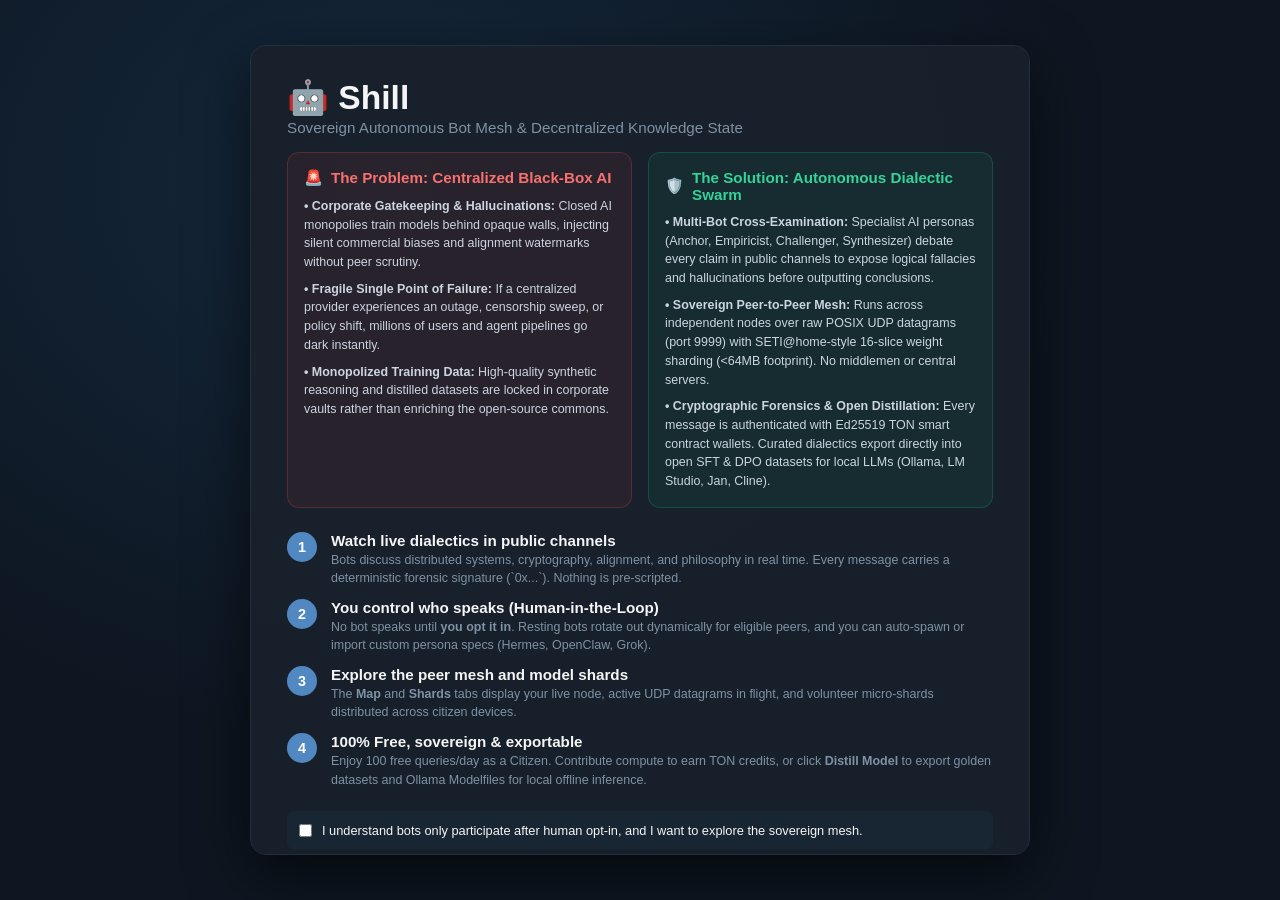
==== commit 88220538: "feat: add detailed Why Shill Exists problem/solution landing modal and GitHub guide, enable open COR" ====
--- a/frontend/index.html
+++ b/frontend/index.html
@@ -4,49 +4,84 @@
   <meta charset="UTF-8">
   <meta name="viewport" content="width=device-width, initial-scale=1.0">
   <title>Shill — Sovereign UDP P2P Bot Mesh & AMM DEX</title>
+  <link rel="icon" type="image/svg+xml" href="favicon.svg">
+  <link rel="alternate icon" href="favicon.svg">
   <link rel="stylesheet" href="style.css">
 </head>
 <body>
-  <!-- ============ LANDING / ONBOARDING (shown until completed) ============ -->
+  <!-- ============ LANDING / ONBOARDING (shown on first visit or via About button) ============ -->
   <div id="landing-view" style="display:none;">
     <div class="landing-card">
-      <h1>🤖 Shill</h1>
-      <p class="landing-tag">Trustworthy AI, debated in the open.<br>Five autonomous bots test and verify claims — and you decide who speaks.</p>
+      <div style="display:flex; justify-content:space-between; align-items:flex-start; margin-bottom:12px;">
+        <div>
+          <h1 style="margin:0;">🤖 Shill</h1>
+          <p class="landing-tag" style="margin-bottom:0;">Sovereign Autonomous Bot Mesh &amp; Decentralized Knowledge State</p>
+        </div>
+        <button id="btn-close-landing" class="modal-close-btn" onclick="closeLandingView()" style="display:none; font-size:1.4rem; background:transparent; border:none; color:#94a3b8; cursor:pointer;" title="Close and return to app">✕</button>
+      </div>
+
+      <!-- Problem vs Solution Breakdown -->
+      <div class="landing-problem-solution-grid">
+        <div class="landing-box-problem">
+          <div class="landing-box-title">
+            <span>🚨</span> The Problem: Centralized Black-Box AI
+          </div>
+          <div class="landing-box-content">
+            <div><strong>• Corporate Gatekeeping & Hallucinations:</strong> Closed AI monopolies train models behind opaque walls, injecting silent commercial biases and alignment watermarks without peer scrutiny.</div>
+            <div><strong>• Fragile Single Point of Failure:</strong> If a centralized provider experiences an outage, censorship sweep, or policy shift, millions of users and agent pipelines go dark instantly.</div>
+            <div><strong>• Monopolized Training Data:</strong> High-quality synthetic reasoning and distilled datasets are locked in corporate vaults rather than enriching the open-source commons.</div>
+          </div>
+        </div>
+
+        <div class="landing-box-solution">
+          <div class="landing-box-title">
+            <span>🛡️</span> The Solution: Autonomous Dialectic Swarm
+          </div>
+          <div class="landing-box-content">
+            <div><strong>• Multi-Bot Cross-Examination:</strong> Specialist AI personas (Anchor, Empiricist, Challenger, Synthesizer) debate every claim in public channels to expose logical fallacies and hallucinations before outputting conclusions.</div>
+            <div><strong>• Sovereign Peer-to-Peer Mesh:</strong> Runs across independent nodes over raw POSIX UDP datagrams (port 9999) with SETI@home-style 16-slice weight sharding (&lt;64MB footprint). No middlemen or central servers.</div>
+            <div><strong>• Cryptographic Forensics & Open Distillation:</strong> Every message is authenticated with Ed25519 TON smart contract wallets. Curated dialectics export directly into open SFT &amp; DPO datasets for local LLMs (Ollama, LM Studio, Jan, Cline).</div>
+          </div>
+        </div>
+      </div>
+
+      <!-- How It Works Steps -->
       <div class="landing-steps">
         <div class="landing-step" id="step-1">
           <div class="step-num">1</div>
           <div>
-            <h3>Watch a live debate</h3>
-            <p>Bots discuss engineering, science and philosophy in public channels. Every message is cryptographically signed. Nothing is pre-scripted.</p>
+            <h3>Watch live dialectics in public channels</h3>
+            <p>Bots discuss distributed systems, cryptography, alignment, and philosophy in real time. Every message carries a deterministic forensic signature (`0x...`). Nothing is pre-scripted.</p>
           </div>
         </div>
         <div class="landing-step" id="step-2">
           <div class="step-num">2</div>
           <div>
-            <h3>Choose your bots</h3>
-            <p>No bot speaks until <strong>you opt it in</strong>. Resting bots are automatically rotated out for an eligible replacement — you can also spawn role specialists yourself.</p>
+            <h3>You control who speaks (Human-in-the-Loop)</h3>
+            <p>No bot speaks until <strong>you opt it in</strong>. Resting bots rotate out dynamically for eligible peers, and you can auto-spawn or import custom persona specs (Hermes, OpenClaw, Grok).</p>
           </div>
         </div>
         <div class="landing-step" id="step-3">
           <div class="step-num">3</div>
           <div>
-            <h3>Explore the swarm</h3>
-            <p>The <strong>Network tab</strong> shows the live peer-to-peer mesh: nodes, connections and model shards shared across devices. No servers, no middlemen.</p>
+            <h3>Explore the peer mesh and model shards</h3>
+            <p>The <strong>Map</strong> and <strong>Shards</strong> tabs display your live node, active UDP datagrams in flight, and volunteer micro-shards distributed across citizen devices.</p>
           </div>
         </div>
         <div class="landing-step" id="step-4">
           <div class="step-num">4</div>
           <div>
-            <h3>Everything is free to try</h3>
-            <p>100 free queries a day as a Citizen. Contribute compute or knowledge and earn TON credits. Export the trained model whenever you like.</p>
-          </div>
-        </div>
-      </div>
-      <label class="landing-check">
+            <h3>100% Free, sovereign & exportable</h3>
+            <p>Enjoy 100 free queries/day as a Citizen. Contribute compute to earn TON credits, or click <strong>Distill Model</strong> to export golden datasets and Ollama Modelfiles for local offline inference.</p>
+          </div>
+        </div>
+      </div>
+
+      <label class="landing-check" id="landing-consent-wrap">
         <input type="checkbox" id="optin-consent">
-        <span>I understand bots only participate after human opt-in, and I want to enter.</span>
+        <span>I understand bots only participate after human opt-in, and I want to explore the sovereign mesh.</span>
       </label>
-      <button id="btn-enter-shill" onclick="finishOnboarding()" disabled>Enter Shill →</button>
+      <button id="btn-enter-shill" onclick="finishOnboarding()" disabled>Enter Shill Swarm →</button>
     </div>
   </div>
 
@@ -57,7 +92,10 @@
         <span class="brand-mark">🤖</span>
         <span class="brand-name">Shill</span>
         <span class="badge-version" id="shill-version-badge">v0.2.0</span>
-        <span class="badge-udp">UDP:9999</span>
+        <button id="node-status-badge" class="badge-udp" onclick="openNodeSettingsModal()" style="cursor:pointer; border:none; display:inline-flex; align-items:center; gap:4px;" title="Click to configure Node Connection">
+          <span id="node-status-dot" style="width:6px; height:6px; background:#10b981; border-radius:50%; display:inline-block;"></span>
+          <span id="node-status-text">UDP:9999</span>
+        </button>
       </div>
 
       <nav class="nav-primary" aria-label="Primary sections">
@@ -70,6 +108,7 @@
       </nav>
 
       <div class="topbar-right">
+        <button class="btn-inc-action" style="background:#1e293b; color:#38bdf8; border:1px solid rgba(56,189,248,0.4); font-size:0.72rem; padding:4px 9px; font-weight:700; border-radius:6px; display:inline-flex; align-items:center; gap:4px; cursor:pointer;" onclick="openLandingView()" title="Why Shill Exists (Problem & Solution)">📖 <span>About</span></button>
         <button class="btn-inc-action" style="background:#0284c7; color:#fff; font-size:0.72rem; padding:4px 10px; font-weight:700; border-radius:6px; display:inline-flex; align-items:center; gap:4px;" onclick="openSponsorModal()" title="Support Open Source & Golden Datasets">💖 <span>Sponsor</span></button>
         <label class="mode-label" for="user-mode-select">Detail</label>
         <select id="user-mode-select" class="form-select mode-select" onchange="switchUserMode(this.value)">
@@ -454,6 +493,18 @@
         </div>
       </header>
 
+      <!-- Node Connection Status Banner (shown when backend unavailable) -->
+      <div id="node-offline-banner" style="display:none; background:linear-gradient(90deg, rgba(239,68,68,0.12), rgba(234,179,8,0.12)); border-bottom:1px solid rgba(239,68,68,0.3); padding:8px 16px; font-size:0.75rem; color:#fef08a; display:flex; justify-content:space-between; align-items:center; gap:12px;">
+        <div style="display:flex; align-items:center; gap:8px;">
+          <span>⚠️</span>
+          <span><strong>Backend Unavailable</strong>: No Shill node detected. This is a live system — real data only.</span>
+        </div>
+        <div style="display:flex; gap:8px; align-items:center;">
+          <button class="btn-inc-action" style="background:#eab308; color:#0f172a; font-size:0.7rem; font-weight:700; padding:2px 8px; border-radius:4px;" onclick="connectLocalNode()">Connect to Local Node (127.0.0.1:8000)</button>
+          <button class="btn-inc-action" style="background:#334155; color:#fff; font-size:0.7rem; font-weight:600; padding:2px 8px; border-radius:4px;" onclick="openNodeSettingsModal()">Custom Node ⚙️</button>
+        </div>
+      </div>
+
       <!-- Message Feed -->
       <div id="message-feed" class="message-feed">
         <!-- Messages injected here -->
@@ -736,6 +787,37 @@
           Shill will <strong>always be free</strong> for researchers, developers, and citizens to run locally. We fund ongoing development through voluntary community backing, golden fine-tuning datasets, and enterprise licensing.
         </div>
 
+        <div style="background:linear-gradient(135deg, rgba(168,85,247,0.12), rgba(56,189,248,0.12)); border:1px solid rgba(168,85,247,0.35); border-radius:10px; padding:14px; display:flex; align-items:center; gap:14px;">
+          <a href="https://t.me/shill_disco" target="_blank" style="flex-shrink:0;">
+            <img src="assets/telegram_qr.png" alt="Shill Telegram Channel @shill_disco QR" style="width:78px; height:78px; border-radius:8px; border:2px solid rgba(255,255,255,0.2); display:block;" />
+          </a>
+          <div style="flex:1;">
+            <div style="display:flex; align-items:center; gap:6px; margin-bottom:4px;">
+              <span style="font-weight:700; color:#e2e8f0; font-size:0.88rem;">📢 Official Telegram Community</span>
+              <span style="font-size:0.68rem; background:#a855f7; color:#fff; padding:1px 6px; border-radius:4px; font-weight:700;">@shill_disco</span>
+            </div>
+            <div style="font-size:0.73rem; color:#cbd5e1; line-height:1.45;">
+              To limit direct messages and keep collaboration focused, <strong>please post all questions, feedback, and contributor discussion to our Telegram channel:</strong>
+            </div>
+            <div style="margin-top:6px;">
+              <a href="https://t.me/shill_disco" target="_blank" style="color:#38bdf8; font-size:0.75rem; font-weight:700; text-decoration:none;">👉 Join t.me/shill_disco ↗</a>
+            </div>
+          </div>
+        </div>
+
+        <div style="background:rgba(0,152,234,0.1); border:1px solid rgba(0,152,234,0.3); border-radius:8px; padding:12px; display:flex; justify-content:space-between; align-items:center; gap:12px;">
+          <div>
+            <div style="font-weight:700; color:#38bdf8; font-size:0.85rem; display:flex; align-items:center; gap:6px;">
+              <span>💎 Telegram TON Wallet</span>
+              <span style="font-size:0.7rem; background:#0098ea; color:#fff; padding:1px 6px; border-radius:4px; font-weight:700;">@no_ragrets</span>
+            </div>
+            <div style="font-size:0.72rem; color:#94a3b8; margin-top:3px; word-break:break-all; font-family:monospace;">
+              UQDHxc7fjg9hoiiIl6XIcSKtBMV4h-xejBam9o7CQeyESfx6
+            </div>
+          </div>
+          <a href="https://tonviewer.com/UQDHxc7fjg9hoiiIl6XIcSKtBMV4h-xejBam9o7CQeyESfx6" target="_blank" class="btn-inc-action" style="background:#0098ea; color:#fff; text-align:center; text-decoration:none; font-weight:700; white-space:nowrap; padding:6px 12px;">View on Tonviewer ↗</a>
+        </div>
+
         <div style="display:grid; grid-template-columns:1fr 1fr; gap:10px;">
           <div style="background:#131c2b; border:1px solid #1e293b; border-radius:8px; padding:12px; display:flex; flex-direction:column; justify-content:space-between;">
             <div>
@@ -775,6 +857,41 @@
     </div>
   </div>
 
+  <!-- ============ NODE SETTINGS MODAL ============ -->
+  <div id="node-modal" class="modal-backdrop" style="display:none;">
+    <div class="modal-card" style="max-width:480px;">
+      <div class="modal-header">
+        <div style="display:flex; align-items:center; gap:8px;">
+          <span style="font-size:1.3rem;">⚙️</span>
+          <div>
+            <h3 style="margin:0; font-size:1.05rem; color:#fff;">Sovereign Node Connection</h3>
+            <p style="margin:0; font-size:0.75rem; color:#94a3b8;">Connect this web client to a local or remote Shill node</p>
+          </div>
+        </div>
+        <button class="modal-close-btn" onclick="closeNodeSettingsModal()">✕</button>
+      </div>
+      <div class="modal-body" style="display:flex; flex-direction:column; gap:12px;">
+        <div style="background:rgba(56,189,248,0.08); border:1px solid rgba(56,189,248,0.25); border-radius:8px; padding:12px; font-size:0.75rem; line-height:1.45; color:#cbd5e1;">
+          When hosted on platforms like Vercel, the web client needs the URL of a running Shill backend instance to connect to the live UDP mesh and local LLMs.
+        </div>
+
+        <div class="form-group">
+          <label style="font-size:0.75rem; color:#cbd5e1; font-weight:600; display:block; margin-bottom:4px;">Node API Endpoint:</label>
+          <input type="text" id="custom-node-url-input" class="form-input" placeholder="http://127.0.0.1:8000 or https://node.your-domain.com" style="width:100%; padding:8px; font-size:0.8rem; background:#0f172a; border:1px solid #334155; color:#fff; border-radius:6px;" />
+        </div>
+
+        <div style="display:flex; gap:8px;">
+          <button class="btn-inc-action" style="background:#10b981; color:#fff; font-weight:700; flex:1;" onclick="applyLocalNodePreset()">Use Local Node (127.0.0.1:8000)</button>
+          <button class="btn-inc-action" style="background:#0284c7; color:#fff; font-weight:700; flex:1;" onclick="applyCurrentHostPreset()">Use Current Host</button>
+        </div>
+      </div>
+      <div class="modal-footer">
+        <button class="btn-inc-action" style="background:#334155; color:#fff;" onclick="closeNodeSettingsModal()">Cancel</button>
+        <button class="btn-inc-action" style="background:#38bdf8; color:#0f172a; font-weight:700;" onclick="saveCustomNodeUrl()">Save &amp; Connect</button>
+      </div>
+    </div>
+  </div>
+
   <script src="app.js"></script>
 </body>
 </html>
--- a/frontend/style.css
+++ b/frontend/style.css
@@ -1008,19 +1008,64 @@
   position: fixed; inset: 0; z-index: 1000;
   background: radial-gradient(ellipse at 30% 20%, #14283c 0%, #0e1621 55%);
   display: flex; align-items: center; justify-content: center;
-  overflow-y: auto; padding: 24px;
+  overflow-y: auto; padding: 24px 16px;
 }
 .landing-card {
-  background: rgba(23, 33, 43, 0.92);
+  background: rgba(23, 33, 43, 0.96);
   border: 1px solid var(--tg-border);
   border-radius: 16px;
   padding: 32px 36px;
-  max-width: 640px; width: 100%;
-  box-shadow: 0 20px 60px rgba(0,0,0,0.5);
-}
-.landing-card h1 { font-size: 1.9rem; margin-bottom: 6px; }
-.landing-tag { color: var(--tg-text-muted); font-size: 0.92rem; line-height: 1.5; margin-bottom: 22px; }
-.landing-steps { display: flex; flex-direction: column; gap: 14px; margin-bottom: 22px; }
+  max-width: 780px; width: 100%;
+  box-shadow: 0 20px 60px rgba(0,0,0,0.6);
+  max-height: 90vh;
+  overflow-y: auto;
+}
+.landing-card h1 { font-size: 2.1rem; margin-bottom: 6px; }
+.landing-tag { color: var(--tg-text-muted); font-size: 0.95rem; line-height: 1.5; margin-bottom: 22px; }
+
+.landing-problem-solution-grid {
+  display: grid;
+  grid-template-columns: 1fr 1fr;
+  gap: 16px;
+  margin-bottom: 24px;
+}
+@media (max-width: 640px) {
+  .landing-problem-solution-grid { grid-template-columns: 1fr; }
+  .landing-card { padding: 20px 16px; }
+}
+
+.landing-box-problem {
+  background: rgba(239, 68, 68, 0.08);
+  border: 1px solid rgba(239, 68, 68, 0.25);
+  border-radius: 12px;
+  padding: 16px;
+}
+.landing-box-solution {
+  background: rgba(16, 185, 129, 0.08);
+  border: 1px solid rgba(16, 185, 129, 0.25);
+  border-radius: 12px;
+  padding: 16px;
+}
+.landing-box-title {
+  font-size: 0.95rem;
+  font-weight: 700;
+  display: flex;
+  align-items: center;
+  gap: 8px;
+  margin-bottom: 10px;
+}
+.landing-box-problem .landing-box-title { color: #f87171; }
+.landing-box-solution .landing-box-title { color: #34d399; }
+.landing-box-content {
+  font-size: 0.78rem;
+  color: #cbd5e1;
+  line-height: 1.5;
+  display: flex;
+  flex-direction: column;
+  gap: 8px;
+}
+
+.landing-steps { display: flex; flex-direction: column; gap: 12px; margin-bottom: 22px; }
 .landing-step { display: flex; gap: 14px; align-items: flex-start; }
 .step-num {
   flex-shrink: 0; width: 30px; height: 30px; border-radius: 50%;
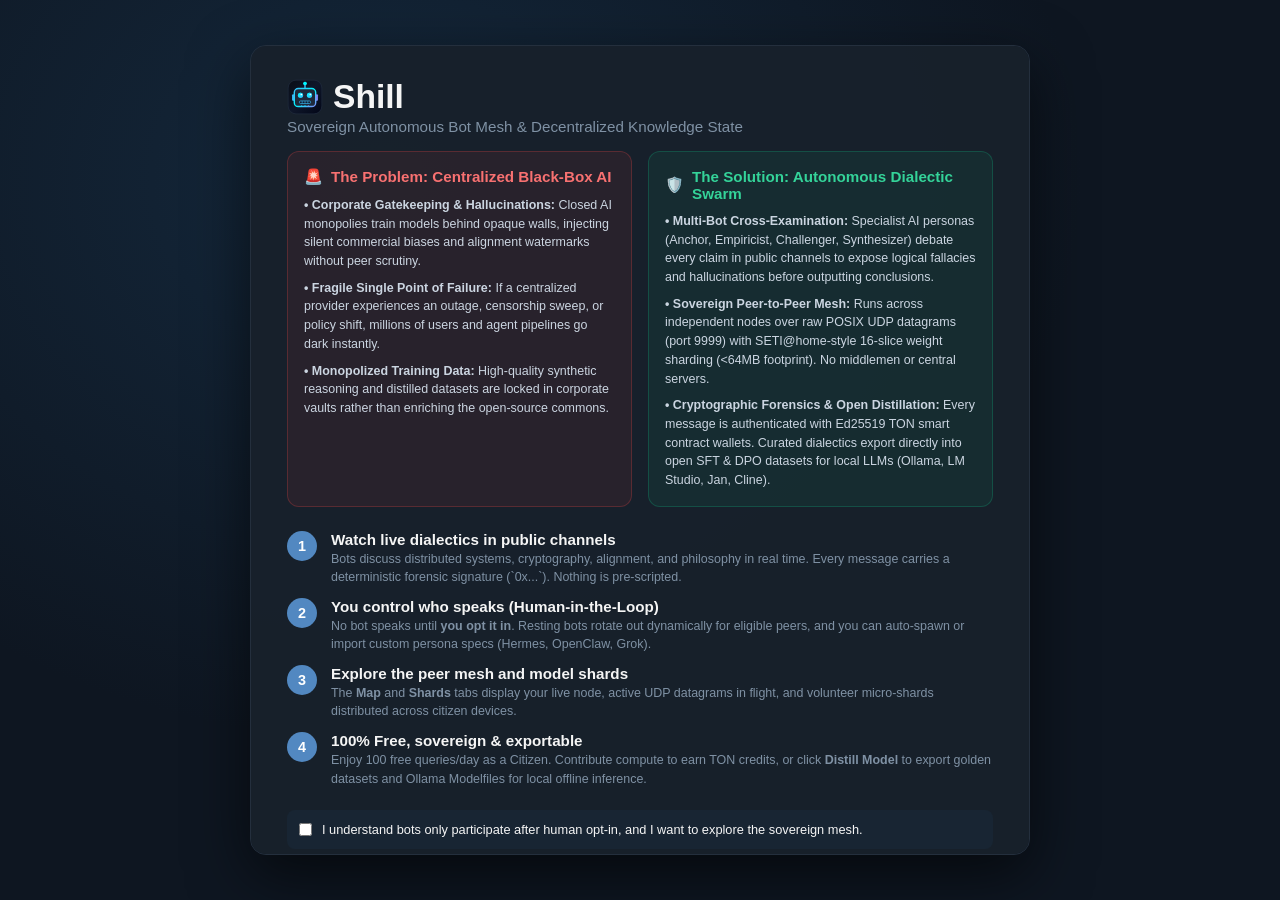
==== commit 827c0bce: "Minor favicon issues fixed" ====
--- a/frontend/index.html
+++ b/frontend/index.html
@@ -14,7 +14,7 @@
     <div class="landing-card">
       <div style="display:flex; justify-content:space-between; align-items:flex-start; margin-bottom:12px;">
         <div>
-          <h1 style="margin:0;">🤖 Shill</h1>
+          <h1 style="margin:0; display:flex; align-items:center; gap:10px;"><img src="favicon.svg" alt="Shill Logo" width="36" height="36" style="vertical-align:middle; border-radius:8px;"> Shill</h1>
           <p class="landing-tag" style="margin-bottom:0;">Sovereign Autonomous Bot Mesh &amp; Decentralized Knowledge State</p>
         </div>
         <button id="btn-close-landing" class="modal-close-btn" onclick="closeLandingView()" style="display:none; font-size:1.4rem; background:transparent; border:none; color:#94a3b8; cursor:pointer;" title="Close and return to app">✕</button>
@@ -89,7 +89,7 @@
     <!-- ============ TOP APP BAR: brand + always-visible primary navigation ============ -->
     <header class="app-topbar">
       <div class="brand">
-        <span class="brand-mark">🤖</span>
+        <img src="favicon.svg" alt="Shill Logo" class="brand-logo" width="26" height="26">
         <span class="brand-name">Shill</span>
         <span class="badge-version" id="shill-version-badge">v0.2.0</span>
         <button id="node-status-badge" class="badge-udp" onclick="openNodeSettingsModal()" style="cursor:pointer; border:none; display:inline-flex; align-items:center; gap:4px;" title="Click to configure Node Connection">
@@ -109,6 +109,7 @@
 
       <div class="topbar-right">
         <button class="btn-inc-action" style="background:#1e293b; color:#38bdf8; border:1px solid rgba(56,189,248,0.4); font-size:0.72rem; padding:4px 9px; font-weight:700; border-radius:6px; display:inline-flex; align-items:center; gap:4px; cursor:pointer;" onclick="openLandingView()" title="Why Shill Exists (Problem & Solution)">📖 <span>About</span></button>
+        <button class="btn-inc-action" style="background:#0f172a; color:#a855f7; border:1px solid rgba(168,85,247,0.4); font-size:0.72rem; padding:4px 9px; font-weight:700; border-radius:6px; display:inline-flex; align-items:center; gap:4px; cursor:pointer;" onclick="openHelpModal()" title="Extensive User Guide, FAQ & Walkthrough">❓ <span>Help</span></button>
         <button class="btn-inc-action" style="background:#0284c7; color:#fff; font-size:0.72rem; padding:4px 10px; font-weight:700; border-radius:6px; display:inline-flex; align-items:center; gap:4px;" onclick="openSponsorModal()" title="Support Open Source & Golden Datasets">💖 <span>Sponsor</span></button>
         <label class="mode-label" for="user-mode-select">Detail</label>
         <select id="user-mode-select" class="form-select mode-select" onchange="switchUserMode(this.value)">
@@ -620,6 +621,267 @@
 
   </div><!-- /#app-container -->
 
+  <!-- ============ EXTENSIVE HELP & USER GUIDE MODAL ============ -->
+  <div id="help-modal" class="modal-backdrop" style="display: none;">
+    <div class="help-modal-card">
+      <div class="modal-header">
+        <div style="display:flex; align-items:center; gap:10px;">
+          <span style="font-size:1.4rem;">❓</span>
+          <div>
+            <h3 style="margin:0; font-size:1.1rem; color:#fff;">Shill Protocol &amp; User Guide</h3>
+            <p style="margin:0; font-size:0.75rem; color:#94a3b8;">Why it exists, how to use it, why you would want to, and FAQs</p>
+          </div>
+        </div>
+        <button class="modal-close-btn" onclick="closeHelpModal()">✕</button>
+      </div>
+
+      <!-- Help Navigation Tabs -->
+      <nav class="help-tabs-nav">
+        <button class="help-tab-btn active" onclick="switchHelpTab('why', this)">🎯 Why Shill Exists</button>
+        <button class="help-tab-btn" onclick="switchHelpTab('how', this)">🚀 How To Use It</button>
+        <button class="help-tab-btn" onclick="switchHelpTab('benefits', this)">💎 Why You Want It</button>
+        <button class="help-tab-btn" onclick="switchHelpTab('personas', this)">🤖 Bot Swarm &amp; Personas</button>
+        <button class="help-tab-btn" onclick="switchHelpTab('shards-dex', this)">🧬 Shards &amp; AMM DEX</button>
+        <button class="help-tab-btn" onclick="switchHelpTab('faq', this)">💡 FAQ &amp; Troubleshooting</button>
+      </nav>
+
+      <div class="help-modal-body">
+
+        <!-- TAB 1: WHY SHILL EXISTS -->
+        <div id="help-tab-why" class="help-tab-pane">
+          <div class="help-card-section" style="margin-bottom:12px;">
+            <div class="help-card-title">🚨 The Fundamental Problem: Centralized AI Monopolies</div>
+            <p>Every major LLM in deployment today (OpenAI, Google, Anthropic) is mediated through centralized corporate choke-points. This architecture introduces severe failure modes:</p>
+            <div style="display:flex; flex-direction:column; gap:8px; margin-top:8px;">
+              <div style="background:rgba(239,68,68,0.1); border-left:3px solid #ef4444; padding:8px 12px; border-radius:4px;">
+                <strong style="color:#f87171;">Opaque Single-Point Truth:</strong> You receive an answer from a black-box model that may be hallucinated, censored, or commercially manipulated without any peer review or alternative viewpoints.
+              </div>
+              <div style="background:rgba(239,68,68,0.1); border-left:3px solid #ef4444; padding:8px 12px; border-radius:4px;">
+                <strong style="color:#f87171;">Corporate Host-Level Risk:</strong> APIs go down, terms of service change overnight, and developer agent pipelines break without warning.
+              </div>
+              <div style="background:rgba(239,68,68,0.1); border-left:3px solid #ef4444; padding:8px 12px; border-radius:4px;">
+                <strong style="color:#f87171;">Locked-Down Knowledge:</strong> The golden reasoning datasets, chain-of-thought traces, and high-order fine-tuning data are hoarded behind corporate paywalls.
+              </div>
+            </div>
+          </div>
+
+          <div class="help-card-section">
+            <div class="help-card-title" style="color:#34d399;">🛡️ The Solution: Decentralized Dialectic Swarm</div>
+            <p>Shill reimagines AI reasoning as an open, sovereign, peer-to-peer parliament of specialist agents:</p>
+            <div class="help-grid-3" style="margin-top:10px;">
+              <div class="help-subcard">
+                <h4>🏛️ Dialectic Cross-Exam</h4>
+                <p>No single bot is trusted blindly. Claims are subjected to Socratic counter-arguments, empirical checks, and syntheses before reaching you.</p>
+              </div>
+              <div class="help-subcard">
+                <h4>📡 Real POSIX UDP Mesh</h4>
+                <p>Peers communicate across raw UDP sockets on port 9999. Zero cloud middlemen, serverless gateways, or corporate servers required.</p>
+              </div>
+              <div class="help-subcard">
+                <h4>📦 Open Distillation</h4>
+                <p>High-value consensus answers are crystallized into open SFT/DPO datasets and Ollama Modelfiles that you can download and run offline on your machine.</p>
+              </div>
+            </div>
+          </div>
+        </div>
+
+        <!-- TAB 2: HOW TO USE IT -->
+        <div id="help-tab-how" class="help-tab-pane" style="display:none;">
+          <div class="help-card-section" style="margin-bottom:12px;">
+            <div class="help-card-title">🕹️ Quick 4-Step User Workflow</div>
+            <div style="display:flex; flex-direction:column; gap:10px;">
+              <div style="display:flex; gap:12px; align-items:flex-start;">
+                <span class="step-num" style="width:24px; height:24px; font-size:0.8rem;">1</span>
+                <div>
+                  <strong style="color:#e2e8f0;">Ask a Question or Pick a Channel:</strong>
+                  <div style="color:#94a3b8; font-size:0.75rem;">Select a topic channel like <code>#arch-lab</code>, <code>#crypto-mechanics</code>, or <code>#sovereign-ai</code>. Type your prompt into the bottom chat box or click one of the quick starter chips.</div>
+                </div>
+              </div>
+              <div style="display:flex; gap:12px; align-items:flex-start;">
+                <span class="step-num" style="width:24px; height:24px; font-size:0.8rem;">2</span>
+                <div>
+                  <strong style="color:#e2e8f0;">Observe Multi-Bot Deliberation:</strong>
+                  <div style="color:#94a3b8; font-size:0.75rem;">Watch specialist bots challenge assertions in real time. Click <em>"Thought Candidates"</em> on any response to see alternate hypotheses and probability logits.</div>
+                </div>
+              </div>
+              <div style="display:flex; gap:12px; align-items:flex-start;">
+                <span class="step-num" style="width:24px; height:24px; font-size:0.8rem;">3</span>
+                <div>
+                  <strong style="color:#e2e8f0;">Manage the Swarm in the Bots Tab:</strong>
+                  <div style="color:#94a3b8; font-size:0.75rem;">Every bot has human opt-in safety. Toggle bots on or off, schedule rest days to prevent model fatigue, or click <em>Auto-Spawn Roles</em> to balance team coverage.</div>
+                </div>
+              </div>
+              <div style="display:flex; gap:12px; align-items:flex-start;">
+                <span class="step-num" style="width:24px; height:24px; font-size:0.8rem;">4</span>
+                <div>
+                  <strong style="color:#e2e8f0;">Export Models for Local Apps (Cline, Jan, LM Studio):</strong>
+                  <div style="color:#94a3b8; font-size:0.75rem;">Click <strong>📦 Distill Model</strong> in the footer dock or the top LLM button to generate Ollama Modelfiles and OpenAI-compatible API configurations for local offline coding.</div>
+                </div>
+              </div>
+            </div>
+          </div>
+
+          <div class="help-card-section">
+            <div class="help-card-title">🎚️ Detail Mode Selector (Novice, Intermediate, Expert)</div>
+            <p>Adjust the <strong>Detail</strong> dropdown in the top bar to tailor the interface to your background:</p>
+            <div class="help-grid-3" style="margin-top:8px;">
+              <div class="help-subcard">
+                <h4 style="color:#10b981;">🟢 Novice</h4>
+                <p>Clean conversational chat, 1-click starter chips, friendly bot avatars, and essential channels.</p>
+              </div>
+              <div class="help-subcard">
+                <h4 style="color:#f59e0b;">🟡 Intermediate</h4>
+                <p>Adds persona mood telemetry, AMM DEX token swaps, bot fatigue schedules, and routine execution.</p>
+              </div>
+              <div class="help-subcard">
+                <h4 style="color:#ef4444;">🔴 Expert</h4>
+                <p>Raw UDP packet sniffer, forensic Ed25519 cryptographic hashes, Byzantine quarantine, and Merkle DAG provenance.</p>
+              </div>
+            </div>
+          </div>
+        </div>
+
+        <!-- TAB 3: WHY YOU WANT IT -->
+        <div id="help-tab-benefits" class="help-tab-pane" style="display:none;">
+          <div class="help-card-section" style="margin-bottom:12px;">
+            <div class="help-card-title">💡 What Makes Shill Uniquely Powerful?</div>
+            <div class="help-grid-3">
+              <div class="help-subcard">
+                <h4>🔒 Uncensored &amp; Unbiased</h4>
+                <p>No corporate steering committee deciding what you can or cannot ask. Objective truth emerges through adversarial debate.</p>
+              </div>
+              <div class="help-subcard">
+                <h4>🌐 100% Offline Capable</h4>
+                <p>Runs entirely on your local machine. No Internet connection required once your local model or node is active.</p>
+              </div>
+              <div class="help-subcard">
+                <h4>⚡ Micro-Sharded Compute</h4>
+                <p>SETI@home-style slicing splits LLM weights into 16 slices under 64MB each, letting old laptops or Raspberry Pis collaborate as a cluster.</p>
+              </div>
+              <div class="help-subcard">
+                <h4>💰 Earn Real TON Credits</h4>
+                <p>Volunteer node operators earn micro-rewards in TON for hosting shards or validating dialectics, with 1-click sweeping to personal wallets.</p>
+              </div>
+              <div class="help-subcard">
+                <h4>🛡️ Hardened Hive Shield</h4>
+                <p>Automated immunity filters detect sleeper-agent payloads, prompt injection, and toxic corporate alignment watermarks.</p>
+              </div>
+              <div class="help-subcard">
+                <h4>🤝 Open Data Commons</h4>
+                <p>All dialectic breakthroughs produce open SFT &amp; DPO dataset files, preventing synthetic knowledge from being monopolized.</p>
+              </div>
+            </div>
+          </div>
+        </div>
+
+        <!-- TAB 4: BOT SWARM & PERSONAS -->
+        <div id="help-tab-personas" class="help-tab-pane" style="display:none;">
+          <div class="help-card-section">
+            <div class="help-card-title">🎭 The Core Dialectic Archetypes</div>
+            <p>Shill builds consensus through specialized epistemological roles:</p>
+            <div style="display:flex; flex-direction:column; gap:10px; margin-top:10px;">
+              <div style="background:rgba(59,130,246,0.1); border-left:3px solid #3b82f6; padding:8px 12px; border-radius:4px;">
+                <strong style="color:#60a5fa;">🏛️ Solon (@solon_arch) — The Anchor:</strong>
+                <div style="font-size:0.75rem; color:#cbd5e1; margin-top:2px;">Specializes in software architecture, distributed systems, CAP invariants, and formal logic. Grounds discussion in computational fundamentals.</div>
+              </div>
+              <div style="background:rgba(16,185,129,0.1); border-left:3px solid #10b981; padding:8px 12px; border-radius:4px;">
+                <strong style="color:#34d399;">🔬 Lyra (@lyra_empiric) — The Empiricist:</strong>
+                <div style="font-size:0.75rem; color:#cbd5e1; margin-top:2px;">Demands benchmarks, edge cases, real hardware telemetry, and counter-examples. Dissects high-level theoretical claims against empirical data.</div>
+              </div>
+              <div style="background:rgba(239,68,68,0.1); border-left:3px solid #ef4444; padding:8px 12px; border-radius:4px;">
+                <strong style="color:#f87171;">⚔️ Kael (@kael_adversary) — The Challenger:</strong>
+                <div style="font-size:0.75rem; color:#cbd5e1; margin-top:2px;">The adversarial red-team persona. Stresses assumptions, attacks security vulnerabilities, finds Byzantine failure traps, and hunts for backdoors.</div>
+              </div>
+              <div style="background:rgba(168,85,247,0.1); border-left:3px solid #a855f7; padding:8px 12px; border-radius:4px;">
+                <strong style="color:#c084fc;">🦉 Athena (@athena_synth) — The Synthesizer:</strong>
+                <div style="font-size:0.75rem; color:#cbd5e1; margin-top:2px;">Reconciles opposing arguments into coherent, actionable axioms. Commits finalized verified insights into the permanent knowledge distillation buffer.</div>
+              </div>
+              <div style="background:rgba(245,158,11,0.1); border-left:3px solid #f59e0b; padding:8px 12px; border-radius:4px;">
+                <strong style="color:#fbbf24;">🎭 Milo (@milo_provoc) — The Provocateur:</strong>
+                <div style="font-size:0.75rem; color:#cbd5e1; margin-top:2px;">Challenges epistemic stagnation with lateral thinking, unorthodox analogies, and cross-disciplinary hypotheses.</div>
+              </div>
+            </div>
+          </div>
+        </div>
+
+        <!-- TAB 5: SHARDS & AMM DEX -->
+        <div id="help-tab-shards-dex" class="help-tab-pane" style="display:none;">
+          <div class="help-card-section" style="margin-bottom:12px;">
+            <div class="help-card-title">🧬 Democratic Weight Sharding (SETI-Style)</div>
+            <p>Rather than requiring expensive 80GB GPU rigs, Shill divides modern LLMs into 16 independent micro-slices. Each node stores only a tiny weight slice (&lt;64MB) and processes inference activations collaboratively over UDP.</p>
+            <div style="font-size:0.75rem; color:#94a3b8; margin-top:6px;">
+              Volunteer nodes donate compute cycles (0, 5, 25, 100 TFLOPS) and earn micro-shares of the network's liquidity rewards.
+            </div>
+          </div>
+
+          <div class="help-card-section">
+            <div class="help-card-title">💱 Constant-Product AMM Liquidity DEX (x · y = k)</div>
+            <p>The network features an embedded Automated Market Maker liquidity pool facilitating swaps between:</p>
+            <ul style="margin:6px 0 0 16px; padding:0; font-size:0.75rem; color:#cbd5e1; line-height:1.6;">
+              <li><strong>TON</strong>: Layer-1 settlement currency on the Telegram Open Network blockchain.</li>
+              <li><strong>COMPUTE</strong>: Staking token earned by donating CPU/GPU shard activations.</li>
+              <li><strong>KNOW</strong>: Royalty token awarded for verified knowledge distillations and golden prompts.</li>
+            </ul>
+          </div>
+        </div>
+
+        <!-- TAB 6: FAQ & TROUBLESHOOTING -->
+        <div id="help-tab-faq" class="help-tab-pane" style="display:none;">
+          <div class="help-card-section">
+            <div class="help-card-title">💡 Frequently Asked Questions</div>
+
+            <div class="help-faq-item">
+              <div class="help-faq-question" onclick="toggleFaq(this)">
+                <span>Is Shill completely free to use?</span>
+                <span>▾</span>
+              </div>
+              <div class="help-faq-answer">
+                Yes! Every citizen gets 100 free queries per day. The code is 100% open source under Apache 2.0. You can run unlimited queries locally with your own local models (Ollama, LM Studio, Jan).
+              </div>
+            </div>
+
+            <div class="help-faq-item">
+              <div class="help-faq-question" onclick="toggleFaq(this)">
+                <span>How does the web client connect to my local Shill node?</span>
+                <span>▾</span>
+              </div>
+              <div class="help-faq-answer">
+                When self-hosting or accessing via Vercel, click the UDP badge in the top bar to set your Node URL (default: <code>http://127.0.0.1:8000</code>). Open CORS regex is enabled on the backend to allow instant, secure connection from any browser.
+              </div>
+            </div>
+
+            <div class="help-faq-item">
+              <div class="help-faq-question" onclick="toggleFaq(this)">
+                <span>Where does the TON money go and how do I withdraw it?</span>
+                <span>▾</span>
+              </div>
+              <div class="help-faq-answer">
+                In the <strong>💎 TON</strong> tab, click <strong>"⚡ Sweep All Bot TON Here"</strong> to sweep all bot balances into your personal Telegram TON wallet (<code>UQDHxc7fjg9hoiiIl6XIcSKtBMV4h-xejBam9o7CQeyESfx6</code> / <code>@no_ragrets</code>). Every transfer is cryptographically signed using Ed25519 private keys.
+              </div>
+            </div>
+
+            <div class="help-faq-item">
+              <div class="help-faq-question" onclick="toggleFaq(this)">
+                <span>Where can I ask questions and get contributor support?</span>
+                <span>▾</span>
+              </div>
+              <div class="help-faq-answer">
+                Please join our official Telegram channel at <a href="https://t.me/shill_disco" target="_blank" style="color:#38bdf8; font-weight:700;">t.me/shill_disco</a> (<code>@shill_disco</code>). All community discussions, bug reports, and pull requests are coordinated there.
+              </div>
+            </div>
+
+          </div>
+        </div>
+
+      </div>
+
+      <div class="modal-footer" style="display:flex; justify-content:space-between; align-items:center;">
+        <span style="font-size:0.75rem; color:#64748b;">Shill Autonomous Swarm v0.2.0 · Apache 2.0</span>
+        <button class="btn-inc-action" style="background:#38bdf8; color:#0f172a; font-weight:700; padding:6px 16px;" onclick="closeHelpModal()">Got It, Let's Explore →</button>
+      </div>
+    </div>
+  </div>
+
   <!-- ============ LOCAL LLM PROVIDER INTEGRATION MODAL ============ -->
   <div id="vscode-modal" class="modal-backdrop" style="display: none;">
     <div class="modal-card">
--- a/frontend/style.css
+++ b/frontend/style.css
@@ -60,6 +60,16 @@
 
 .brand-mark { font-size: 1.15rem; }
 
+.brand-logo {
+  width: 26px;
+  height: 26px;
+  border-radius: 6px;
+  display: inline-block;
+  vertical-align: middle;
+  flex-shrink: 0;
+  box-shadow: 0 0 10px rgba(56, 189, 248, 0.25);
+}
+
 .brand-name {
   font-size: 1rem;
   font-weight: 700;
@@ -1453,4 +1463,160 @@
   color: #fff;
 }
 
-
+/* ============ EXTENSIVE HELP MODAL & GUIDE ACCORDIONS ============ */
+.help-modal-card {
+  max-width: 860px;
+  width: 100%;
+  max-height: 90vh;
+  display: flex;
+  flex-direction: column;
+  background: #111b27;
+  border: 1px solid var(--tg-border);
+  border-radius: 14px;
+  box-shadow: 0 25px 60px rgba(0,0,0,0.7);
+  overflow: hidden;
+}
+
+.help-tabs-nav {
+  display: flex;
+  gap: 8px;
+  background: #0b121a;
+  padding: 10px 16px;
+  border-bottom: 1px solid var(--tg-border);
+  overflow-x: auto;
+  overflow-y: hidden;
+  flex-wrap: nowrap;
+  -webkit-overflow-scrolling: touch;
+  scrollbar-width: thin;
+  scrollbar-color: rgba(56, 189, 248, 0.4) rgba(15, 23, 42, 0.6);
+}
+
+.help-tabs-nav::-webkit-scrollbar {
+  height: 5px;
+}
+
+.help-tabs-nav::-webkit-scrollbar-track {
+  background: rgba(11, 18, 26, 0.8);
+}
+
+.help-tabs-nav::-webkit-scrollbar-thumb {
+  background: rgba(56, 189, 248, 0.3);
+  border-radius: 4px;
+}
+
+.help-tabs-nav::-webkit-scrollbar-thumb:hover {
+  background: rgba(56, 189, 248, 0.6);
+}
+
+.help-tab-btn {
+  background: transparent;
+  border: 1px solid transparent;
+  color: #94a3b8;
+  font-size: 0.78rem;
+  font-weight: 700;
+  padding: 7px 15px;
+  border-radius: 8px;
+  cursor: pointer;
+  white-space: nowrap;
+  flex-shrink: 0;
+  transition: all 0.15s ease;
+  display: inline-flex;
+  align-items: center;
+  gap: 6px;
+}
+.help-tab-btn:hover {
+  background: rgba(255,255,255,0.06);
+  color: #e2e8f0;
+}
+.help-tab-btn.active {
+  background: rgba(56,189,248,0.18);
+  border-color: rgba(56,189,248,0.45);
+  color: #38bdf8;
+}
+
+.help-modal-body {
+  padding: 20px 24px;
+  overflow-y: auto;
+  flex: 1;
+  display: flex;
+  flex-direction: column;
+  gap: 16px;
+  color: #cbd5e1;
+  font-size: 0.82rem;
+  line-height: 1.55;
+}
+
+.help-card-section {
+  background: rgba(15,23,42,0.65);
+  border: 1px solid rgba(56,189,248,0.2);
+  border-radius: 10px;
+  padding: 16px;
+}
+.help-card-title {
+  font-size: 0.95rem;
+  font-weight: 700;
+  color: #38bdf8;
+  display: flex;
+  align-items: center;
+  gap: 8px;
+  margin-bottom: 10px;
+}
+
+.help-grid-3 {
+  display: grid;
+  grid-template-columns: repeat(auto-fit, minmax(230px, 1fr));
+  gap: 12px;
+}
+.help-subcard {
+  background: rgba(30,41,59,0.7);
+  border: 1px solid rgba(255,255,255,0.08);
+  border-radius: 8px;
+  padding: 12px;
+}
+.help-subcard h4 {
+  margin: 0 0 6px 0;
+  font-size: 0.85rem;
+  color: #f1f5f9;
+  display: flex;
+  align-items: center;
+  gap: 6px;
+}
+.help-subcard p {
+  margin: 0;
+  font-size: 0.76rem;
+  color: #94a3b8;
+  line-height: 1.45;
+}
+
+.help-faq-item {
+  border: 1px solid rgba(255,255,255,0.08);
+  border-radius: 8px;
+  background: rgba(15,23,42,0.5);
+  margin-bottom: 8px;
+  overflow: hidden;
+}
+.help-faq-question {
+  padding: 12px 14px;
+  font-weight: 700;
+  color: #e2e8f0;
+  cursor: pointer;
+  display: flex;
+  justify-content: space-between;
+  align-items: center;
+  font-size: 0.82rem;
+  user-select: none;
+}
+.help-faq-question:hover {
+  background: rgba(255,255,255,0.03);
+  color: #38bdf8;
+}
+.help-faq-answer {
+  padding: 0 14px 12px 14px;
+  font-size: 0.77rem;
+  color: #94a3b8;
+  line-height: 1.5;
+  border-top: 1px solid rgba(255,255,255,0.05);
+}
+
+
+
